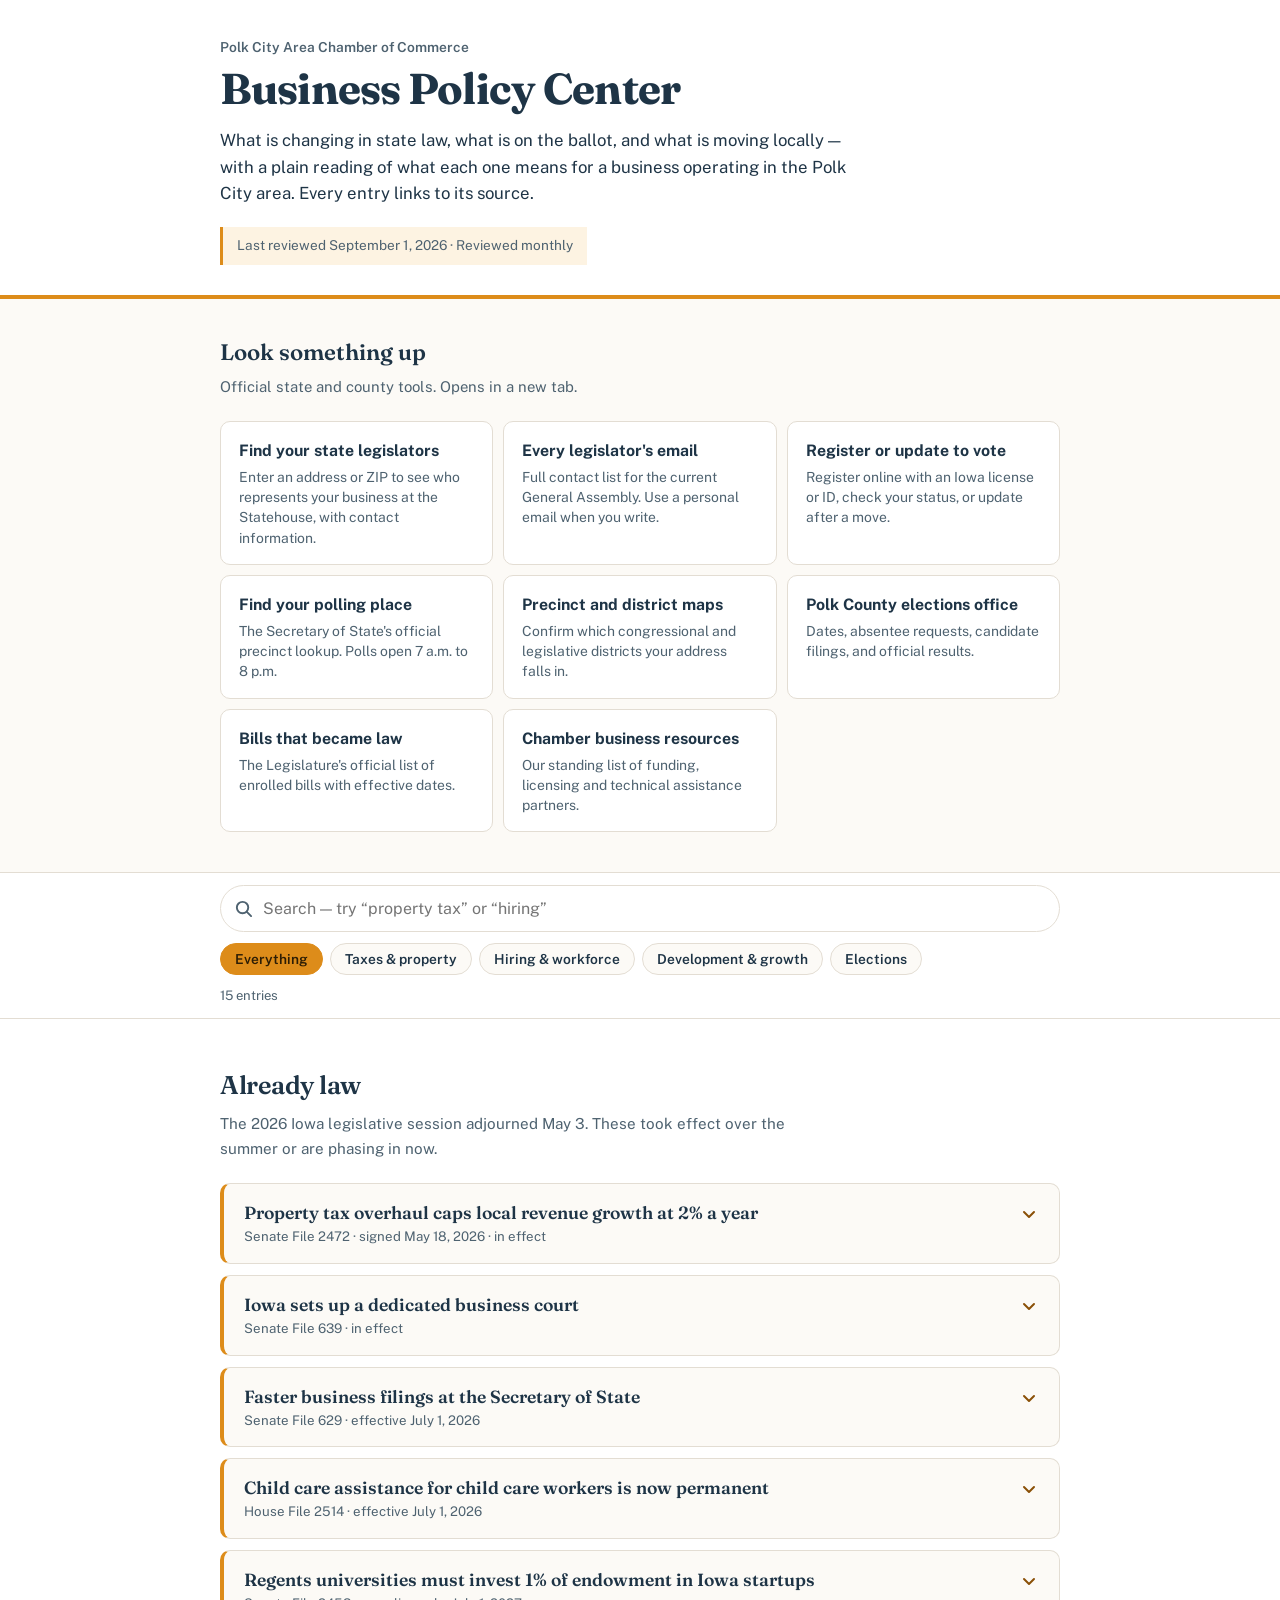
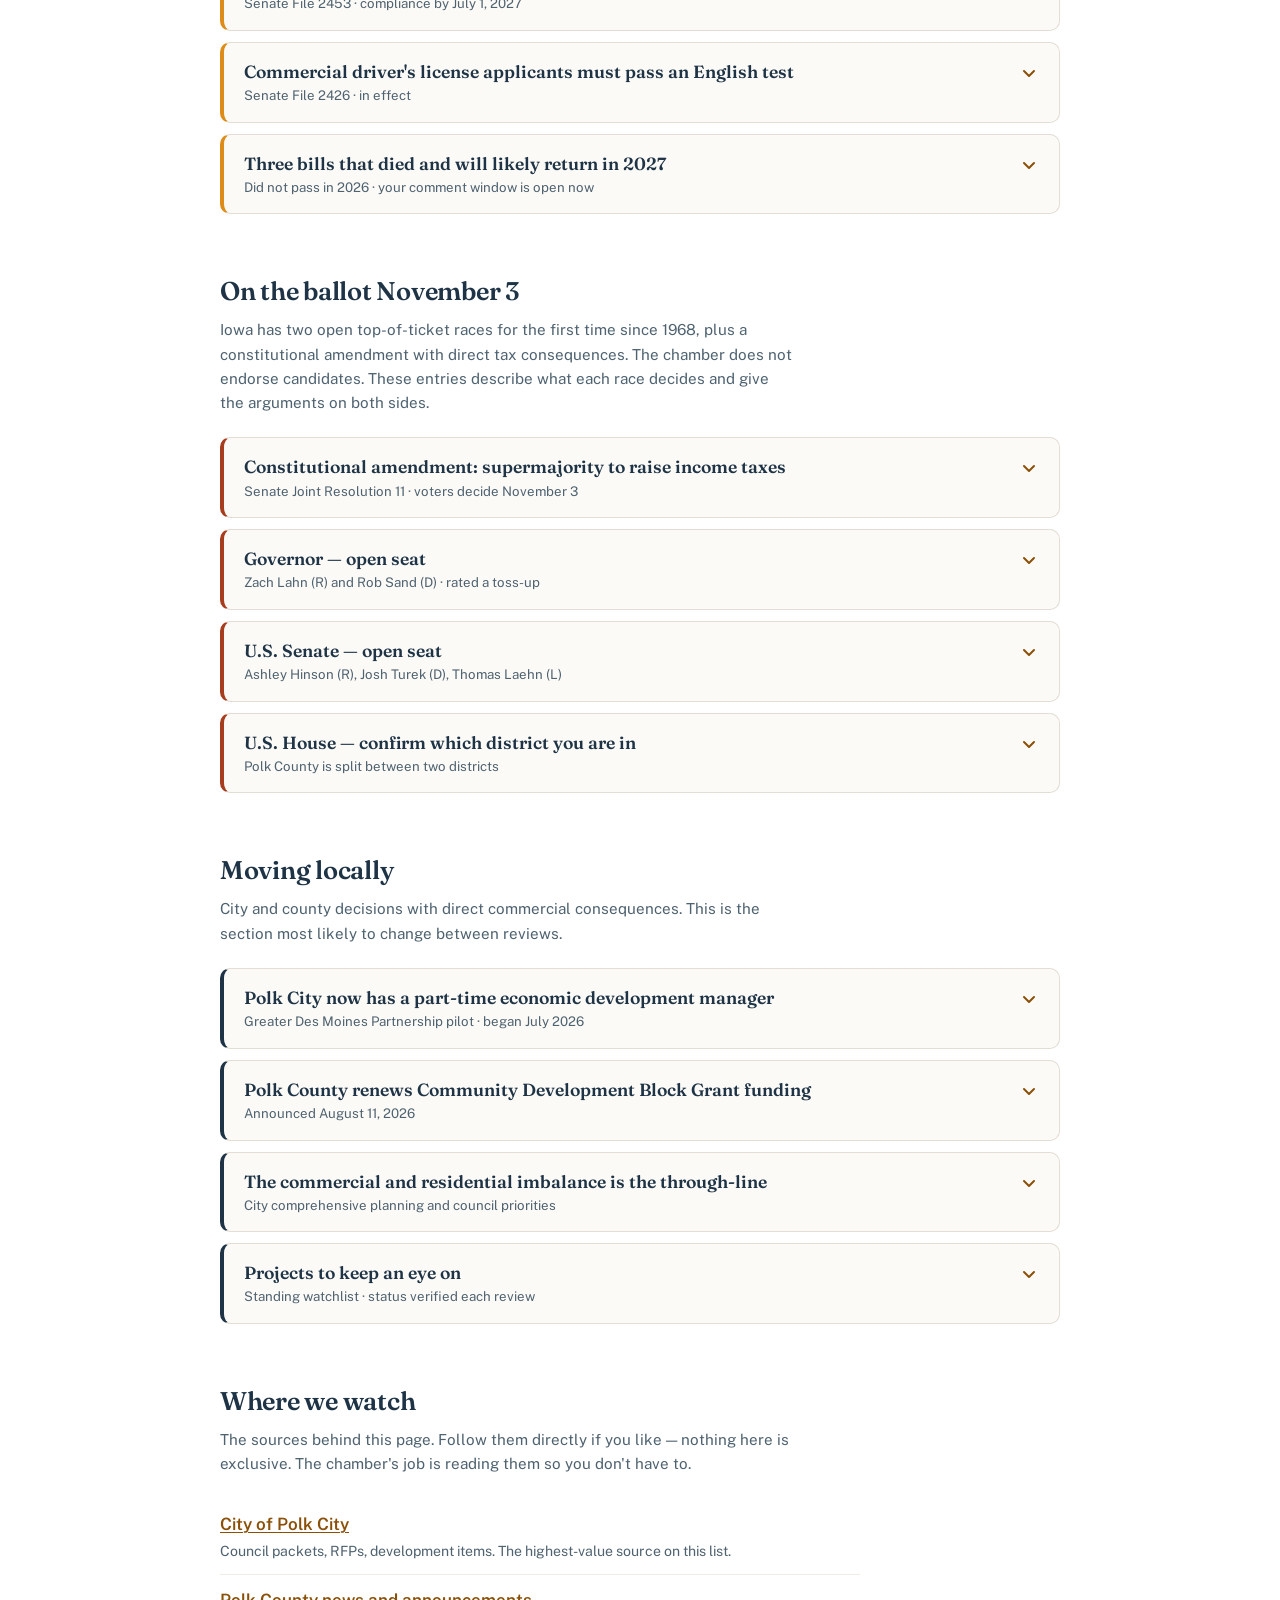
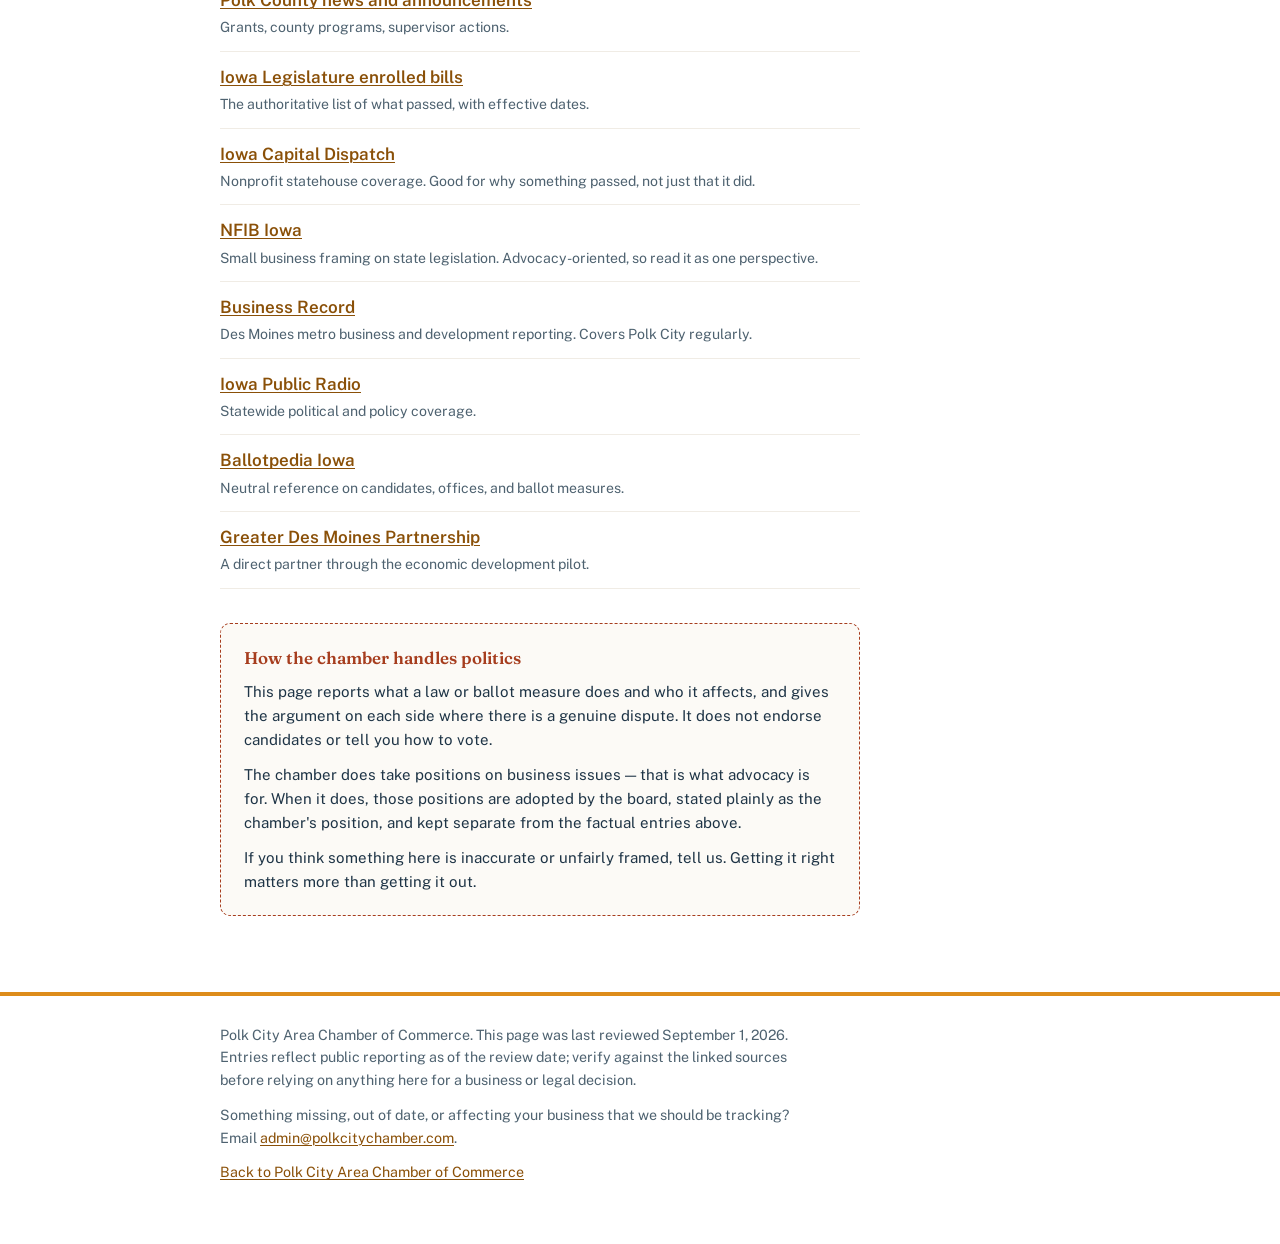
==== index.html @ 5fb90150 "Rename index (37).html to index.html" ====
<!DOCTYPE html>
<html lang="en">
<head>
<meta charset="utf-8">
<meta name="viewport" content="width=device-width, initial-scale=1">
<title>Business Policy Center — Polk City Area Chamber of Commerce</title>
<meta name="description" content="What is changing in state law, what is on the ballot, and what is moving locally — and what each one means for Polk City area businesses.">
<meta name="theme-color" content="#dd8c1a">

<meta property="og:type" content="website">
<meta property="og:title" content="Business Policy Center — Polk City Area Chamber of Commerce">
<meta property="og:description" content="What state law, the ballot, and local decisions mean for Polk City area businesses.">
<meta property="og:site_name" content="Polk City Area Chamber of Commerce">

<link rel="preconnect" href="https://fonts.googleapis.com">
<link rel="preconnect" href="https://fonts.gstatic.com" crossorigin>
<link href="https://fonts.googleapis.com/css2?family=Fraunces:opsz,wght@9..144,400;9..144,600;9..144,700&family=Public+Sans:ital,wght@0,400;0,500;0,600;0,700;1,400&display=swap" rel="stylesheet">
<link rel="stylesheet" href="styles.css">
</head>
<body>

<a class="skip" href="#main">Skip to content</a>

<header class="head">
  <div class="wrap">
    <p class="org" id="org"></p>
    <h1 id="page-title"></h1>
    <p class="intro" id="intro"></p>
    <p class="stamp" id="stamp"></p>
  </div>
</header>

<section class="tools-band">
  <div class="wrap">
    <h2 class="band-title">Look something up</h2>
    <p class="band-lede">Official state and county tools. Opens in a new tab.</p>
    <div class="tools" id="tools"></div>
  </div>
</section>

<div class="controls" id="controls">
  <div class="wrap controls-inner">
    <div class="search-field">
      <svg class="search-icon" viewBox="0 0 20 20" aria-hidden="true" focusable="false">
        <circle cx="9" cy="9" r="6" fill="none" stroke="currentColor" stroke-width="2"/>
        <line x1="13.5" y1="13.5" x2="18" y2="18" stroke="currentColor" stroke-width="2" stroke-linecap="round"/>
      </svg>
      <input type="search" id="search" placeholder="Search — try &ldquo;property tax&rdquo; or &ldquo;hiring&rdquo;" aria-label="Search entries">
      <button type="button" id="clear-search" class="clear" hidden aria-label="Clear search">Clear</button>
    </div>
    <div class="chips" id="chips" role="group" aria-label="Filter by topic"></div>
    <p class="count" id="count" role="status" aria-live="polite"></p>
  </div>
</div>

<main id="main">
  <div class="wrap">
    <div id="results"></div>

    <p class="no-results" id="no-results" hidden>
      Nothing matches that yet. Try a different word, or
      <button type="button" class="linkish" id="reset">clear the filters</button>.
    </p>

    <section class="sec" id="watch-sec">
      <h2 id="watch">Where we watch</h2>
      <p class="sec-lede">The sources behind this page. Follow them directly if you like — nothing here is exclusive. The chamber's job is reading them so you don't have to.</p>
      <ul class="watchlist" id="watchlist"></ul>

      <div class="note">
        <h3>How the chamber handles politics</h3>
        <p>This page reports what a law or ballot measure does and who it affects, and gives the argument on each side where there is a genuine dispute. It does not endorse candidates or tell you how to vote.</p>
        <p>The chamber does take positions on business issues — that is what advocacy is for. When it does, those positions are adopted by the board, stated plainly as the chamber's position, and kept separate from the factual entries above.</p>
        <p>If you think something here is inaccurate or unfairly framed, tell us. Getting it right matters more than getting it out.</p>
      </div>
    </section>
  </div>
</main>

<footer class="foot">
  <div class="wrap">
    <p id="foot-review"></p>
    <p id="foot-contact"></p>
    <p id="foot-home"></p>
  </div>
</footer>

<div class="toast" id="toast" role="status" aria-live="polite" hidden></div>

<script src="content.js"></script>
<script src="app.js"></script>
</body>
</html>
---- styles.css ----
/* ==========================================================================
   Polk City Area Chamber — Business Policy Center
   Brand accent lives in --brand. Change it once, it changes everywhere.
   ========================================================================== */

:root{
  --brand:#DD8C1A;
  --brand-deep:#8A5008;
  --brand-wash:#FDF3E2;
  --dusk:#1E3446;
  --dusk-soft:#4E6270;
  --paper:#FFFFFF;
  --paper-warm:#FCFAF6;
  --rule:#E3DDD3;
  --rule-soft:#F0ECE5;
  --alert:#A63D1E;
  --measure:64ch;
  --radius:10px;
}

*{ box-sizing:border-box; }

html{ scroll-behavior:smooth; -webkit-text-size-adjust:100%; }
@media (prefers-reduced-motion:reduce){ html{ scroll-behavior:auto; } }

body{
  margin:0;
  background:var(--paper);
  color:var(--dusk);
  font-family:"Public Sans",system-ui,-apple-system,"Segoe UI",sans-serif;
  font-size:17px;
  line-height:1.6;
}

a{ color:var(--brand-deep); text-underline-offset:2px; text-decoration-thickness:1px; }
a:hover{ color:var(--dusk); }
:focus-visible{ outline:3px solid var(--brand); outline-offset:2px; border-radius:3px; }

.wrap{ max-width:880px; margin:0 auto; padding:0 20px; }

.skip{
  position:absolute; left:-9999px;
  background:var(--dusk); color:#fff;
  padding:12px 18px; z-index:100;
}
.skip:focus{ left:12px; top:12px; }

/* ---------- Header ---------- */

.head{ padding:36px 0 30px; border-bottom:4px solid var(--brand); }

.org{
  margin:0 0 8px;
  font-size:0.86rem;
  font-weight:600;
  color:var(--dusk-soft);
}

.head h1{
  font-family:"Fraunces",Georgia,serif;
  font-weight:700;
  font-size:clamp(1.85rem,6vw,2.7rem);
  line-height:1.08;
  letter-spacing:-0.02em;
  margin:0 0 14px;
  max-width:16ch;
}

.intro{ max-width:var(--measure); font-size:1.05rem; margin:0 0 20px; }

.stamp{
  display:inline-block;
  margin:0;
  font-size:0.85rem;
  color:var(--dusk-soft);
  background:var(--brand-wash);
  border-left:3px solid var(--brand);
  padding:8px 14px;
}

/* ---------- Tools band ---------- */

.tools-band{ background:var(--paper-warm); border-bottom:1px solid var(--rule); padding:36px 0 40px; }

.band-title{
  font-family:"Fraunces",Georgia,serif;
  font-weight:600;
  font-size:1.4rem;
  margin:0 0 4px;
}
.band-lede{ margin:0 0 22px; font-size:0.93rem; color:var(--dusk-soft); }

.tools{ display:grid; grid-template-columns:1fr; gap:10px; }
@media (min-width:620px){ .tools{ grid-template-columns:1fr 1fr; } }
@media (min-width:900px){ .tools{ grid-template-columns:1fr 1fr 1fr; } }

a.tool{
  display:block;
  background:var(--paper);
  border:1px solid var(--rule);
  border-radius:var(--radius);
  padding:16px 18px;
  text-decoration:none;
  color:var(--dusk);
}
a.tool:hover{ border-color:var(--brand); background:var(--brand-wash); }
a.tool b{ display:block; font-weight:700; font-size:0.99rem; margin-bottom:4px; }
a.tool span{ display:block; font-size:0.87rem; color:var(--dusk-soft); line-height:1.45; }

/* ---------- Sticky controls ---------- */

.controls{
  position:sticky; top:0; z-index:30;
  background:rgba(255,255,255,0.97);
  backdrop-filter:saturate(180%) blur(8px);
  border-bottom:1px solid var(--rule);
}

.controls-inner{ padding-top:12px; padding-bottom:12px; }

.search-field{ position:relative; display:flex; align-items:center; }

.search-icon{
  position:absolute; left:14px;
  width:19px; height:19px;
  color:var(--dusk-soft);
  pointer-events:none;
}

#search{
  width:100%;
  font-family:inherit;
  font-size:1rem;
  color:var(--dusk);
  padding:13px 78px 13px 42px;
  border:1px solid var(--rule);
  border-radius:999px;
  background:var(--paper);
  -webkit-appearance:none;
}
#search::-webkit-search-cancel-button{ display:none; }
#search:focus{ border-color:var(--brand); outline:none; box-shadow:0 0 0 3px var(--brand-wash); }

button.clear{
  position:absolute; right:8px;
  font-family:inherit; font-size:0.83rem; font-weight:600;
  color:var(--brand-deep);
  background:transparent; border:0;
  padding:8px 12px; cursor:pointer;
}
button.clear:hover{ color:var(--dusk); }

.chips{ display:flex; flex-wrap:wrap; gap:7px; margin-top:11px; }

button.chip{
  font-family:inherit; font-size:0.86rem; font-weight:600;
  color:var(--dusk);
  background:var(--paper-warm);
  border:1px solid var(--rule);
  padding:7px 14px;
  border-radius:999px;
  cursor:pointer;
}
button.chip:hover{ border-color:var(--brand); background:var(--brand-wash); }
button.chip[aria-pressed="true"]{ background:var(--brand); border-color:var(--brand); color:#2C1D05; }

.count{ margin:10px 0 0; font-size:0.82rem; color:var(--dusk-soft); }

/* ---------- Sections ---------- */

main{ padding-bottom:20px; }

.sec{ padding-top:46px; }
.sec[hidden]{ display:none; }

.sec > h2{
  font-family:"Fraunces",Georgia,serif;
  font-weight:600;
  font-size:1.6rem;
  letter-spacing:-0.01em;
  margin:0 0 6px;
  scroll-margin-top:130px;
}

.sec-lede{ max-width:var(--measure); color:var(--dusk-soft); font-size:0.95rem; margin:0 0 22px; }

/* ---------- Entries ---------- */

details.entry{
  background:var(--paper-warm);
  border:1px solid var(--rule);
  border-left:4px solid var(--brand);
  border-radius:var(--radius);
  margin-bottom:11px;
  scroll-margin-top:140px;
}
details.entry[data-group="ballot"]{ border-left-color:var(--alert); }
details.entry[data-group="local"]{ border-left-color:var(--dusk); }
details.entry[hidden]{ display:none; }
details.entry.hit{ box-shadow:0 0 0 3px var(--brand-wash); }

details.entry > summary{
  cursor:pointer;
  padding:17px 20px;
  list-style:none;
  display:flex; gap:14px;
  align-items:flex-start; justify-content:space-between;
}
details.entry > summary::-webkit-details-marker{ display:none; }
details.entry > summary:hover .title{ color:var(--brand-deep); }

.title{
  font-family:"Fraunces",Georgia,serif;
  font-weight:600;
  font-size:1.1rem;
  line-height:1.32;
}

.meta{
  display:block;
  font-family:"Public Sans",sans-serif;
  font-weight:400;
  font-size:0.83rem;
  color:var(--dusk-soft);
  margin-top:4px;
}

.chev{
  flex:none; width:20px; height:20px;
  margin-top:3px;
  color:var(--brand-deep);
  transition:transform .18s ease;
}
details.entry[open] .chev{ transform:rotate(180deg); }
@media (prefers-reduced-motion:reduce){ .chev{ transition:none; } }

.body{ padding:0 20px 20px; }
.body > *:first-child{ margin-top:0; }
.body p{ max-width:var(--measure); margin:0 0 13px; }
.body ul{ max-width:var(--measure); margin:0 0 15px; padding-left:1.15em; }
.body li{ margin-bottom:7px; }

.matters{
  margin:16px 0 0;
  padding:16px 19px;
  background:var(--brand-wash);
  border-left:3px solid var(--brand);
  border-radius:0 var(--radius) var(--radius) 0;
}
.matters h4{
  font-family:"Fraunces",Georgia,serif;
  font-size:0.99rem; font-weight:600;
  margin:0 0 8px;
}
.matters p{ margin:0 0 11px; }
.matters p:last-child{ margin-bottom:0; }

.sources{ margin:17px 0 0; padding-top:14px; border-top:1px solid var(--rule-soft); }
.sources h4{ font-size:0.82rem; font-weight:700; color:var(--dusk-soft); margin:0 0 8px; }
.sources ul{ list-style:none; padding:0; margin:0; max-width:var(--measure); }
.sources li{ margin-bottom:7px; font-size:0.92rem; }
.pub{ color:var(--dusk-soft); font-size:0.84rem; }

.entry-actions{ margin-top:15px; }

button.share{
  font-family:inherit; font-size:0.82rem; font-weight:600;
  color:var(--brand-deep);
  background:var(--paper);
  border:1px solid var(--rule);
  border-radius:999px;
  padding:7px 15px;
  cursor:pointer;
}
button.share:hover{ border-color:var(--brand); background:var(--brand-wash); }

/* ---------- Watchlist, note, footer ---------- */

.watchlist{ list-style:none; padding:0; margin:0; max-width:var(--measure); }
.watchlist li{ padding:12px 0; border-bottom:1px solid var(--rule-soft); }
.watchlist a{ font-weight:600; }
.watchlist span{ display:block; font-size:0.88rem; color:var(--dusk-soft); margin-top:2px; }

.note{
  margin:34px 0 0;
  padding:20px 23px;
  background:var(--paper-warm);
  border:1px dashed var(--alert);
  border-radius:var(--radius);
  max-width:var(--measure);
}
.note h3{
  font-family:"Fraunces",Georgia,serif;
  font-size:1.06rem; font-weight:600;
  color:var(--alert);
  margin:0 0 9px;
}
.note p{ margin:0 0 11px; font-size:0.94rem; }
.note p:last-child{ margin-bottom:0; }

.no-results{ padding:34px 0; color:var(--dusk-soft); max-width:var(--measure); }
.no-results[hidden]{ display:none; }

button.linkish{
  font:inherit; color:var(--brand-deep);
  background:none; border:0; padding:0;
  text-decoration:underline; cursor:pointer;
}

.foot{ margin-top:56px; padding:28px 0 60px; border-top:4px solid var(--brand); }
.foot p{ max-width:var(--measure); font-size:0.89rem; color:var(--dusk-soft); margin:0 0 12px; }
.foot p:last-child{ margin-bottom:0; }

/* ---------- Toast ---------- */

.toast{
  position:fixed; left:50%; bottom:26px;
  transform:translateX(-50%);
  background:var(--dusk); color:#fff;
  font-size:0.9rem; font-weight:600;
  padding:11px 20px;
  border-radius:999px;
  z-index:80;
  box-shadow:0 6px 20px rgba(30,52,70,.25);
}
.toast[hidden]{ display:none; }

@media print{
  .controls, .tools-band, .skip, .entry-actions, .toast{ display:none !important; }
  details.entry{ break-inside:avoid; }
  details.entry .body{ display:block !important; }
}
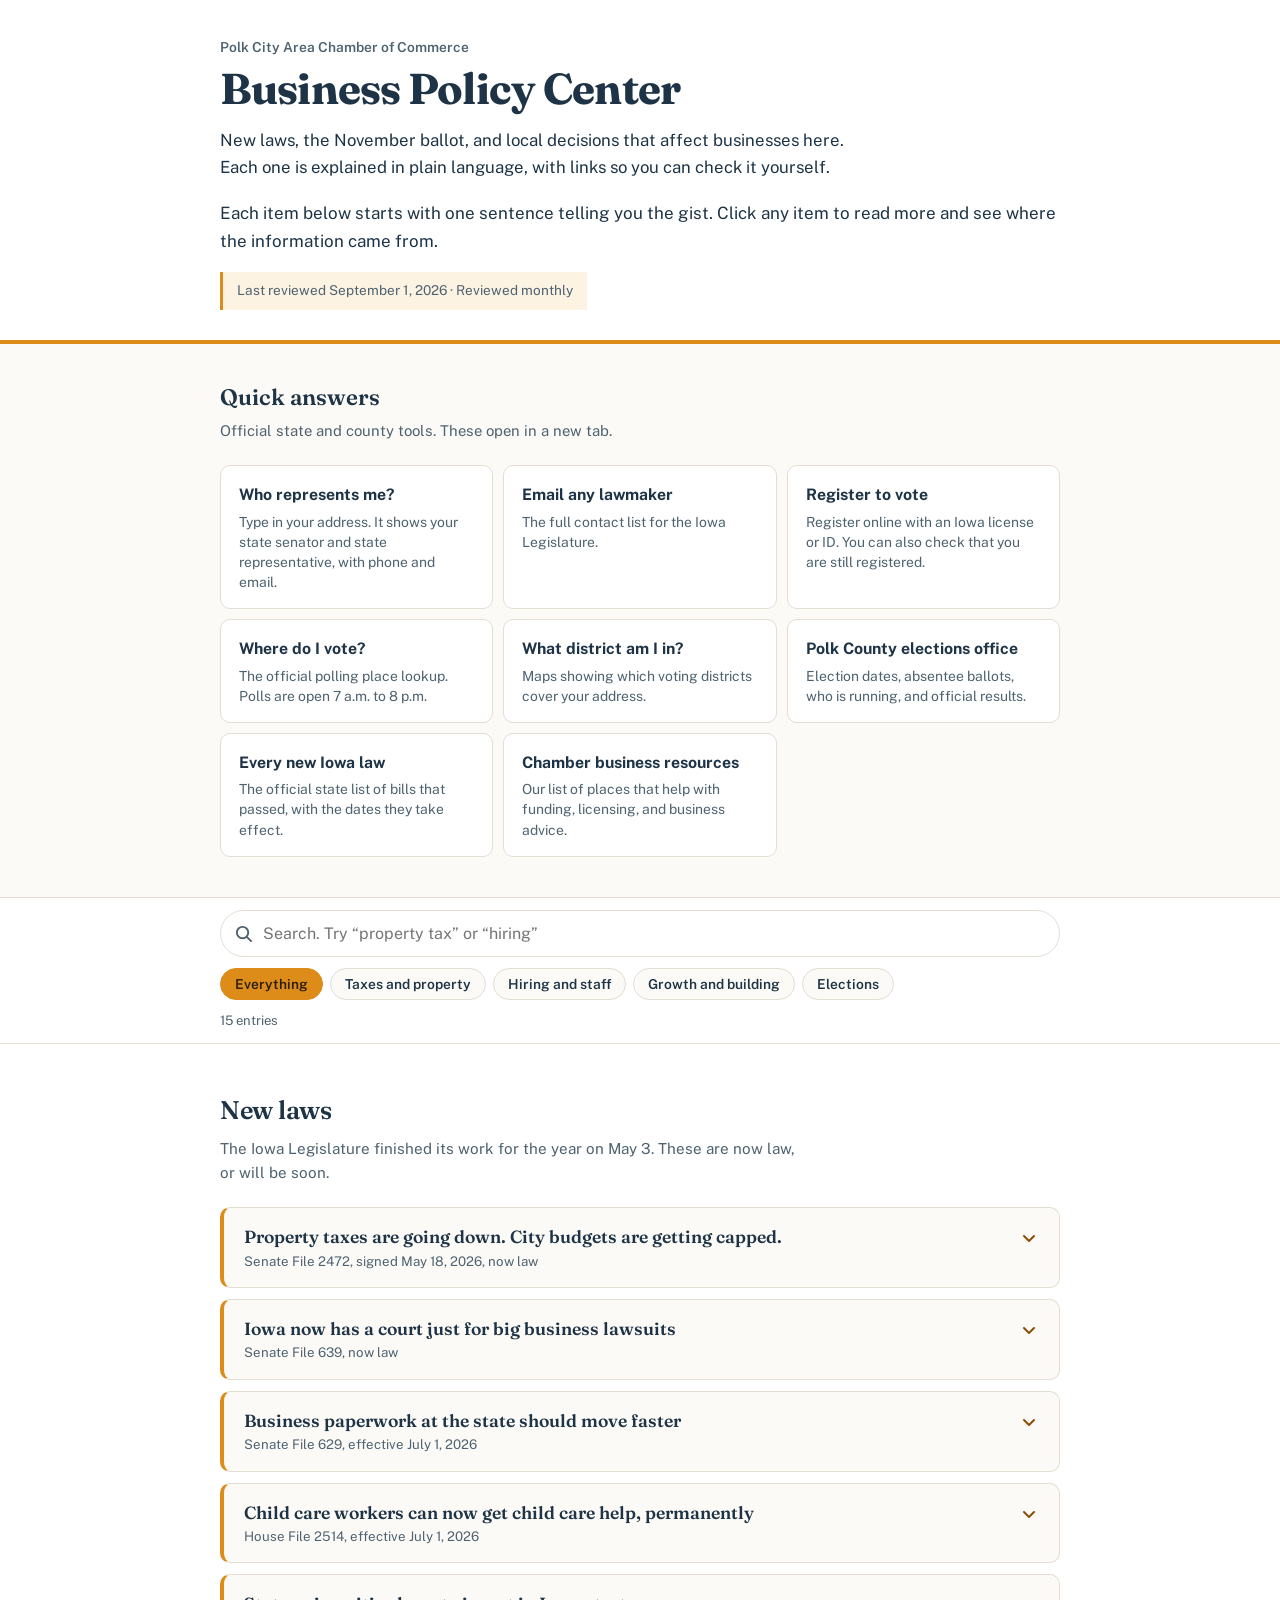
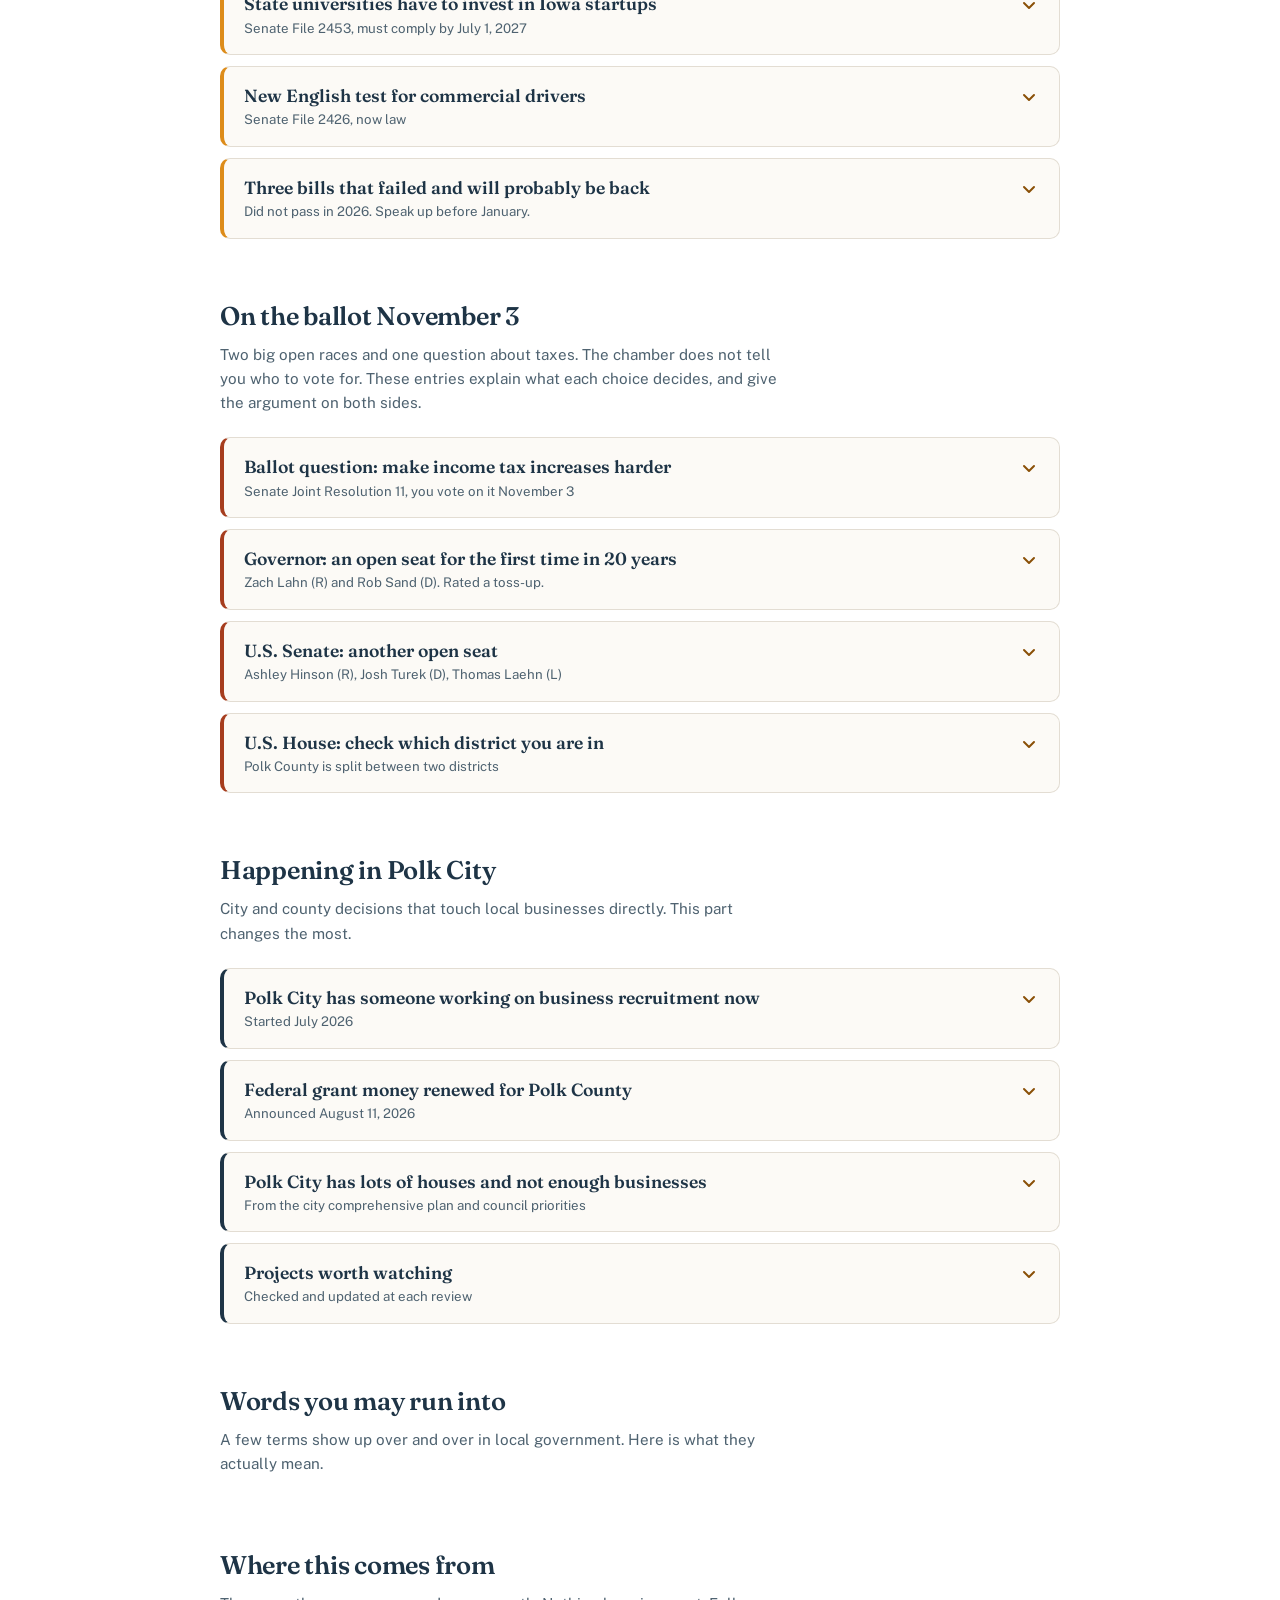
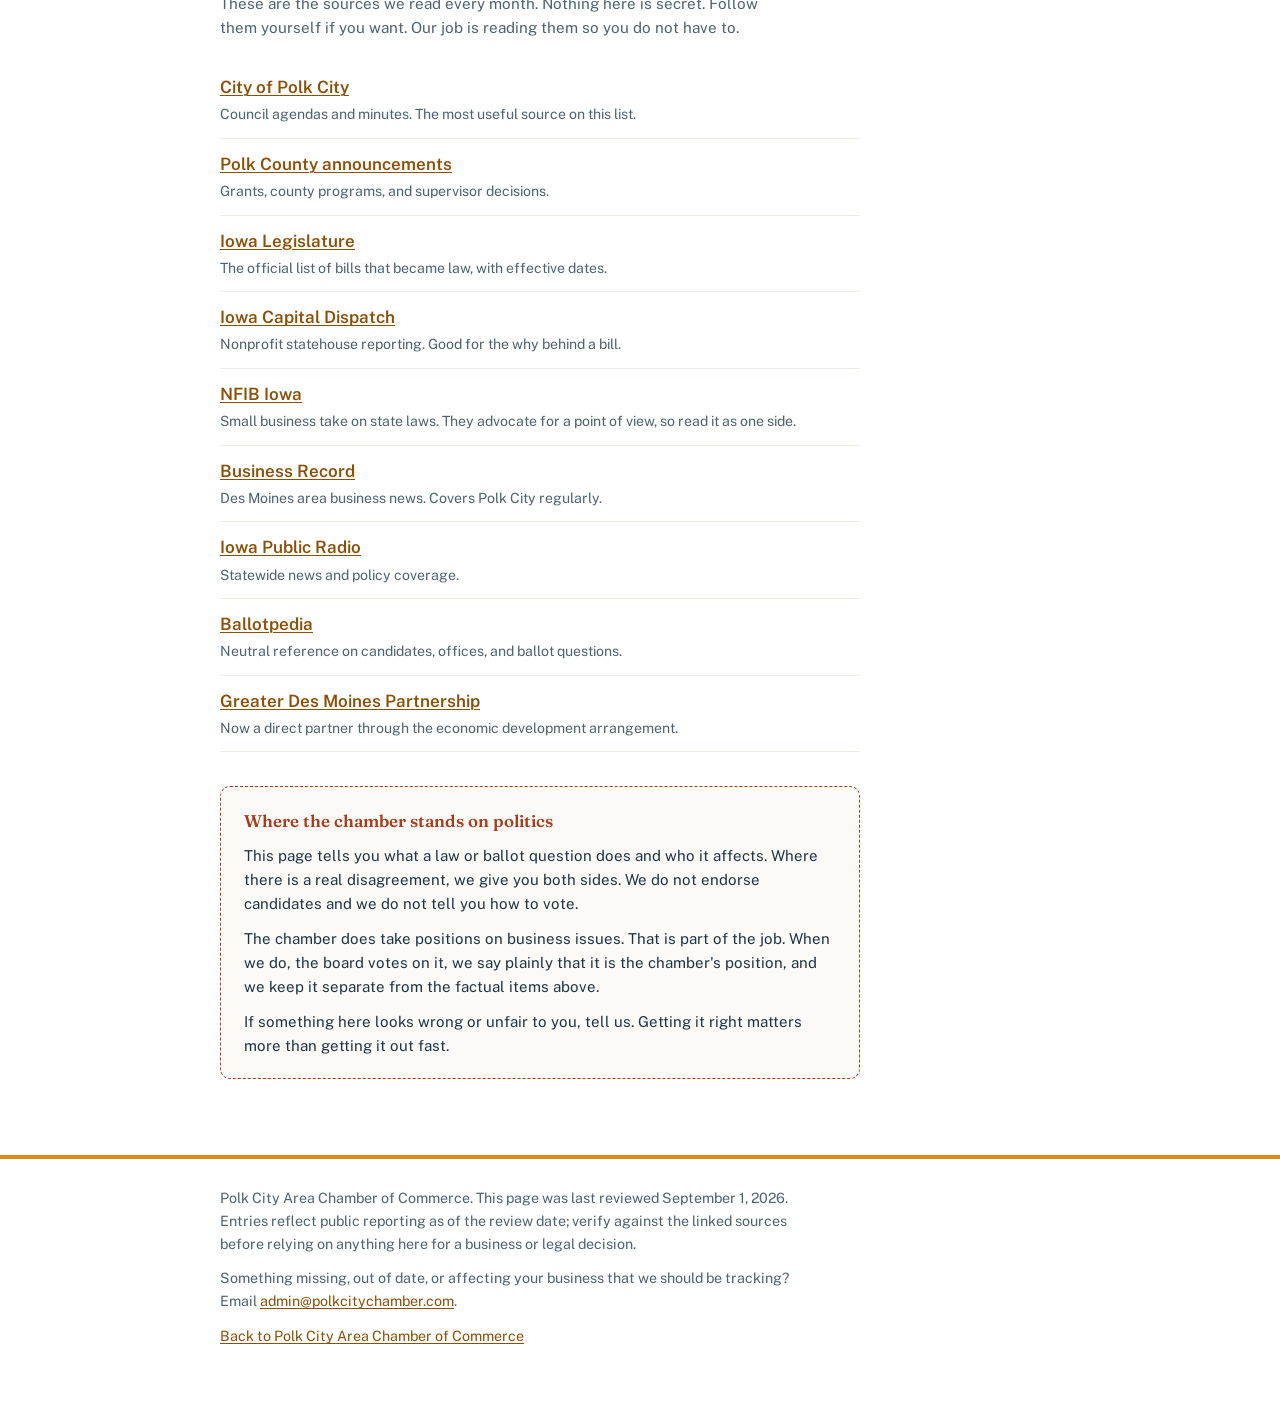
==== commit 057d45ac: "Update title and description in index.html" ====
--- a/index.html
+++ b/index.html
@@ -3,13 +3,13 @@
 <head>
 <meta charset="utf-8">
 <meta name="viewport" content="width=device-width, initial-scale=1">
-<title>Business Policy Center — Polk City Area Chamber of Commerce</title>
-<meta name="description" content="What is changing in state law, what is on the ballot, and what is moving locally — and what each one means for Polk City area businesses.">
+<title>Business Policy Center | Polk City Area Chamber of Commerce</title>
+<meta name="description" content="New laws, the November ballot, and local decisions, explained in plain language for Polk City area businesses.">
 <meta name="theme-color" content="#dd8c1a">
 
 <meta property="og:type" content="website">
-<meta property="og:title" content="Business Policy Center — Polk City Area Chamber of Commerce">
-<meta property="og:description" content="What state law, the ballot, and local decisions mean for Polk City area businesses.">
+<meta property="og:title" content="Business Policy Center | Polk City Area Chamber of Commerce">
+<meta property="og:description" content="New laws, the November ballot, and local decisions, explained in plain language for Polk City area businesses.">
 <meta property="og:site_name" content="Polk City Area Chamber of Commerce">
 
 <link rel="preconnect" href="https://fonts.googleapis.com">
@@ -26,14 +26,15 @@
     <p class="org" id="org"></p>
     <h1 id="page-title"></h1>
     <p class="intro" id="intro"></p>
+    <p class="howto">Each item below starts with one sentence telling you the gist. Click any item to read more and see where the information came from.</p>
     <p class="stamp" id="stamp"></p>
   </div>
 </header>
 
 <section class="tools-band">
   <div class="wrap">
-    <h2 class="band-title">Look something up</h2>
-    <p class="band-lede">Official state and county tools. Opens in a new tab.</p>
+    <h2 class="band-title">Quick answers</h2>
+    <p class="band-lede">Official state and county tools. These open in a new tab.</p>
     <div class="tools" id="tools"></div>
   </div>
 </section>
@@ -45,7 +46,7 @@
         <circle cx="9" cy="9" r="6" fill="none" stroke="currentColor" stroke-width="2"/>
         <line x1="13.5" y1="13.5" x2="18" y2="18" stroke="currentColor" stroke-width="2" stroke-linecap="round"/>
       </svg>
-      <input type="search" id="search" placeholder="Search — try &ldquo;property tax&rdquo; or &ldquo;hiring&rdquo;" aria-label="Search entries">
+      <input type="search" id="search" placeholder="Search. Try &ldquo;property tax&rdquo; or &ldquo;hiring&rdquo;" aria-label="Search entries">
       <button type="button" id="clear-search" class="clear" hidden aria-label="Clear search">Clear</button>
     </div>
     <div class="chips" id="chips" role="group" aria-label="Filter by topic"></div>
@@ -58,20 +59,26 @@
     <div id="results"></div>
 
     <p class="no-results" id="no-results" hidden>
-      Nothing matches that yet. Try a different word, or
-      <button type="button" class="linkish" id="reset">clear the filters</button>.
+      Nothing matches that. Try a different word, or
+      <button type="button" class="linkish" id="reset">start over</button>.
     </p>
 
+    <section class="sec" id="glossary-sec">
+      <h2 id="terms">Words you may run into</h2>
+      <p class="sec-lede">A few terms show up over and over in local government. Here is what they actually mean.</p>
+      <dl class="glossary" id="glossary"></dl>
+    </section>
+
     <section class="sec" id="watch-sec">
-      <h2 id="watch">Where we watch</h2>
-      <p class="sec-lede">The sources behind this page. Follow them directly if you like — nothing here is exclusive. The chamber's job is reading them so you don't have to.</p>
+      <h2 id="watch">Where this comes from</h2>
+      <p class="sec-lede">These are the sources we read every month. Nothing here is secret. Follow them yourself if you want. Our job is reading them so you do not have to.</p>
       <ul class="watchlist" id="watchlist"></ul>
 
       <div class="note">
-        <h3>How the chamber handles politics</h3>
-        <p>This page reports what a law or ballot measure does and who it affects, and gives the argument on each side where there is a genuine dispute. It does not endorse candidates or tell you how to vote.</p>
-        <p>The chamber does take positions on business issues — that is what advocacy is for. When it does, those positions are adopted by the board, stated plainly as the chamber's position, and kept separate from the factual entries above.</p>
-        <p>If you think something here is inaccurate or unfairly framed, tell us. Getting it right matters more than getting it out.</p>
+        <h3>Where the chamber stands on politics</h3>
+        <p>This page tells you what a law or ballot question does and who it affects. Where there is a real disagreement, we give you both sides. We do not endorse candidates and we do not tell you how to vote.</p>
+        <p>The chamber does take positions on business issues. That is part of the job. When we do, the board votes on it, we say plainly that it is the chamber's position, and we keep it separate from the factual items above.</p>
+        <p>If something here looks wrong or unfair to you, tell us. Getting it right matters more than getting it out fast.</p>
       </div>
     </section>
   </div>
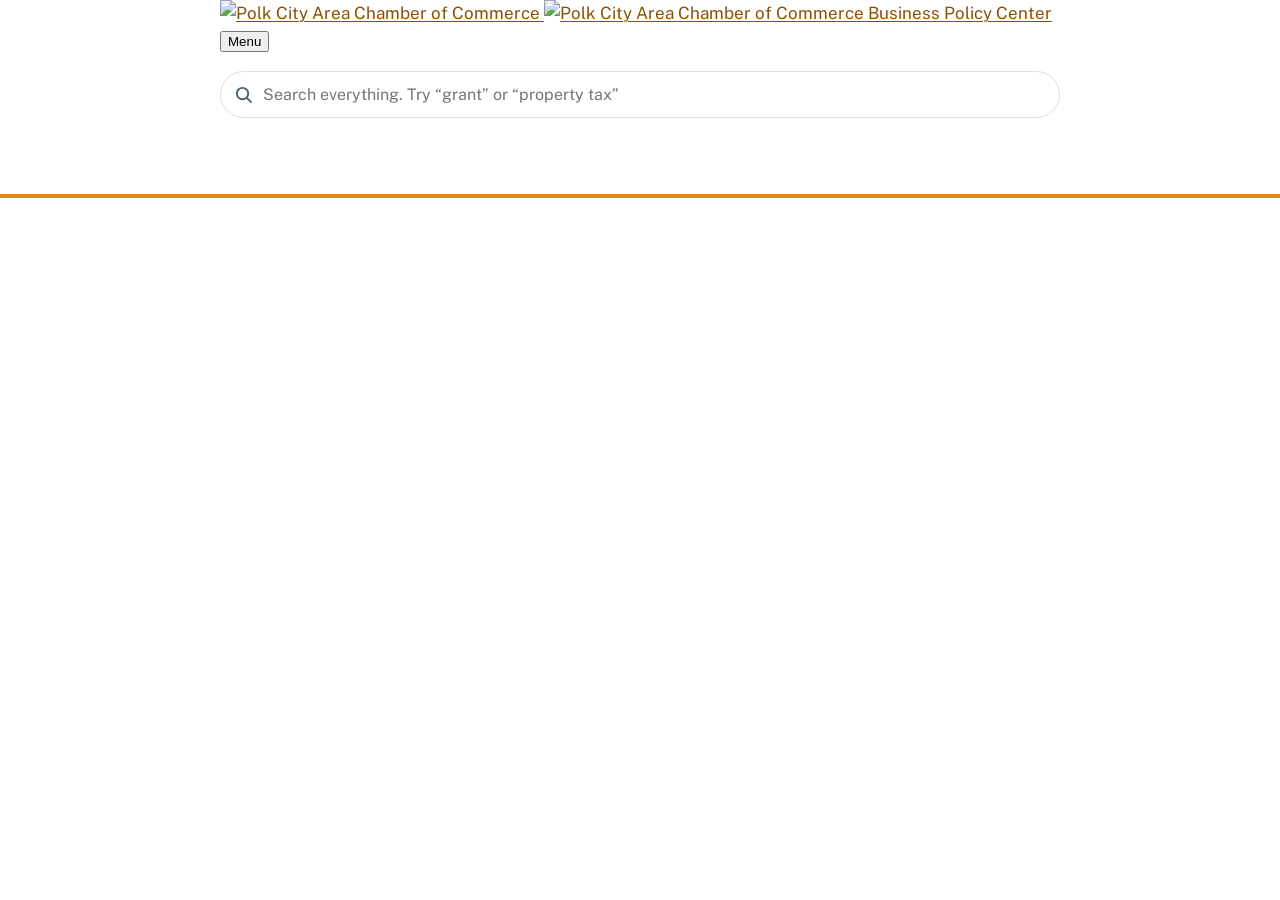
==== commit 34e4f0b4: "Enhance index.html with updated meta and header Updated meta tags for description and theme color, m" ====
--- a/index.html
+++ b/index.html
@@ -4,13 +4,16 @@
 <meta charset="utf-8">
 <meta name="viewport" content="width=device-width, initial-scale=1">
 <title>Business Policy Center | Polk City Area Chamber of Commerce</title>
-<meta name="description" content="New laws, the November ballot, and local decisions, explained in plain language for Polk City area businesses.">
-<meta name="theme-color" content="#dd8c1a">
+<meta name="description" content="New laws, the November ballot, grants, and local decisions, explained in plain language for Polk City area businesses.">
+<meta name="theme-color" content="#002734">
 
 <meta property="og:type" content="website">
 <meta property="og:title" content="Business Policy Center | Polk City Area Chamber of Commerce">
-<meta property="og:description" content="New laws, the November ballot, and local decisions, explained in plain language for Polk City area businesses.">
+<meta property="og:description" content="New laws, the November ballot, grants, and local decisions, explained in plain language for Polk City area businesses.">
 <meta property="og:site_name" content="Polk City Area Chamber of Commerce">
+
+<link rel="icon" href="assets/logo-mark.svg" type="image/svg+xml">
+<link rel="apple-touch-icon" href="assets/logo-mark.svg">
 
 <link rel="preconnect" href="https://fonts.googleapis.com">
 <link rel="preconnect" href="https://fonts.gstatic.com" crossorigin>
@@ -21,74 +24,47 @@
 
 <a class="skip" href="#main">Skip to content</a>
 
-<header class="head">
-  <div class="wrap">
-    <p class="org" id="org"></p>
-    <h1 id="page-title"></h1>
-    <p class="intro" id="intro"></p>
-    <p class="howto">Each item below starts with one sentence telling you the gist. Click any item to read more and see where the information came from.</p>
-    <p class="stamp" id="stamp"></p>
+<header class="bar">
+  <div class="wrap bar-inner">
+    <a class="brand" href="#/" aria-label="Business Policy Center, home">
+      <img src="assets/logo-horizontal.svg" alt="Polk City Area Chamber of Commerce" class="brand-full">
+      <img src="assets/logo-mark.svg" alt="Polk City Area Chamber of Commerce" class="brand-mark">
+      <span class="brand-sub">Business Policy Center</span>
+    </a>
+    <button class="menu-btn" id="menu-btn" type="button" aria-expanded="false" aria-controls="sections">Menu</button>
   </div>
+  <nav class="sections" id="sections" aria-label="Sections">
+    <div class="wrap">
+      <ul id="section-nav"></ul>
+    </div>
+  </nav>
 </header>
 
-<section class="tools-band">
+<div class="searchbar">
   <div class="wrap">
-    <h2 class="band-title">Quick answers</h2>
-    <p class="band-lede">Official state and county tools. These open in a new tab.</p>
-    <div class="tools" id="tools"></div>
-  </div>
-</section>
-
-<div class="controls" id="controls">
-  <div class="wrap controls-inner">
     <div class="search-field">
       <svg class="search-icon" viewBox="0 0 20 20" aria-hidden="true" focusable="false">
         <circle cx="9" cy="9" r="6" fill="none" stroke="currentColor" stroke-width="2"/>
         <line x1="13.5" y1="13.5" x2="18" y2="18" stroke="currentColor" stroke-width="2" stroke-linecap="round"/>
       </svg>
-      <input type="search" id="search" placeholder="Search. Try &ldquo;property tax&rdquo; or &ldquo;hiring&rdquo;" aria-label="Search entries">
-      <button type="button" id="clear-search" class="clear" hidden aria-label="Clear search">Clear</button>
+      <input type="search" id="search" placeholder="Search everything. Try &ldquo;grant&rdquo; or &ldquo;property tax&rdquo;" aria-label="Search all entries">
+      <button type="button" id="clear-search" class="clear" hidden>Clear</button>
     </div>
-    <div class="chips" id="chips" role="group" aria-label="Filter by topic"></div>
-    <p class="count" id="count" role="status" aria-live="polite"></p>
   </div>
 </div>
 
 <main id="main">
-  <div class="wrap">
-    <div id="results"></div>
-
-    <p class="no-results" id="no-results" hidden>
-      Nothing matches that. Try a different word, or
-      <button type="button" class="linkish" id="reset">start over</button>.
-    </p>
-
-    <section class="sec" id="glossary-sec">
-      <h2 id="terms">Words you may run into</h2>
-      <p class="sec-lede">A few terms show up over and over in local government. Here is what they actually mean.</p>
-      <dl class="glossary" id="glossary"></dl>
-    </section>
-
-    <section class="sec" id="watch-sec">
-      <h2 id="watch">Where this comes from</h2>
-      <p class="sec-lede">These are the sources we read every month. Nothing here is secret. Follow them yourself if you want. Our job is reading them so you do not have to.</p>
-      <ul class="watchlist" id="watchlist"></ul>
-
-      <div class="note">
-        <h3>Where the chamber stands on politics</h3>
-        <p>This page tells you what a law or ballot question does and who it affects. Where there is a real disagreement, we give you both sides. We do not endorse candidates and we do not tell you how to vote.</p>
-        <p>The chamber does take positions on business issues. That is part of the job. When we do, the board votes on it, we say plainly that it is the chamber's position, and we keep it separate from the factual items above.</p>
-        <p>If something here looks wrong or unfair to you, tell us. Getting it right matters more than getting it out fast.</p>
-      </div>
-    </section>
-  </div>
+  <div class="wrap" id="view"></div>
 </main>
 
 <footer class="foot">
   <div class="wrap">
-    <p id="foot-review"></p>
-    <p id="foot-contact"></p>
-    <p id="foot-home"></p>
+    <img src="assets/logo-stacked.svg" alt="" class="foot-logo" aria-hidden="true">
+    <div class="foot-text">
+      <p id="foot-review"></p>
+      <p id="foot-contact"></p>
+      <p id="foot-home"></p>
+    </div>
   </div>
 </footer>
 
--- a/styles.css
+++ b/styles.css
@@ -1,5 +1,5 @@
 /* ==========================================================================
-   Polk City Area Chamber — Business Policy Center
+   Polk City Area Chamber, Business Policy Center
    Brand accent lives in --brand. Change it once, it changes everywhere.
    ========================================================================== */
 
@@ -66,7 +66,14 @@
   max-width:16ch;
 }
 
-.intro{ max-width:var(--measure); font-size:1.05rem; margin:0 0 20px; }
+.intro{ max-width:var(--measure); font-size:1.05rem; margin:0 0 14px; }
+
+.howto{
+  max-width:var(--measure);
+  font-size:0.93rem;
+  color:var(--dusk-soft);
+  margin:0 0 20px;
+}
 
 .stamp{
   display:inline-block;
@@ -225,6 +232,17 @@
   margin-top:4px;
 }
 
+.plain{
+  display:block;
+  font-family:"Public Sans",sans-serif;
+  font-weight:400;
+  font-size:0.95rem;
+  line-height:1.5;
+  color:var(--dusk);
+  margin-top:9px;
+  max-width:56ch;
+}
+
 .chev{
   flex:none; width:20px; height:20px;
   margin-top:3px;
@@ -275,6 +293,16 @@
 button.share:hover{ border-color:var(--brand); background:var(--brand-wash); }
 
 /* ---------- Watchlist, note, footer ---------- */
+
+.glossary{ margin:0; padding:0; max-width:var(--measure); }
+.glossary .term{ padding:14px 0; border-bottom:1px solid var(--rule-soft); }
+.glossary dt{
+  font-family:"Fraunces",Georgia,serif;
+  font-weight:600;
+  font-size:1.03rem;
+  margin:0 0 4px;
+}
+.glossary dd{ margin:0; font-size:0.94rem; color:var(--dusk-soft); }
 
 .watchlist{ list-style:none; padding:0; margin:0; max-width:var(--measure); }
 .watchlist li{ padding:12px 0; border-bottom:1px solid var(--rule-soft); }
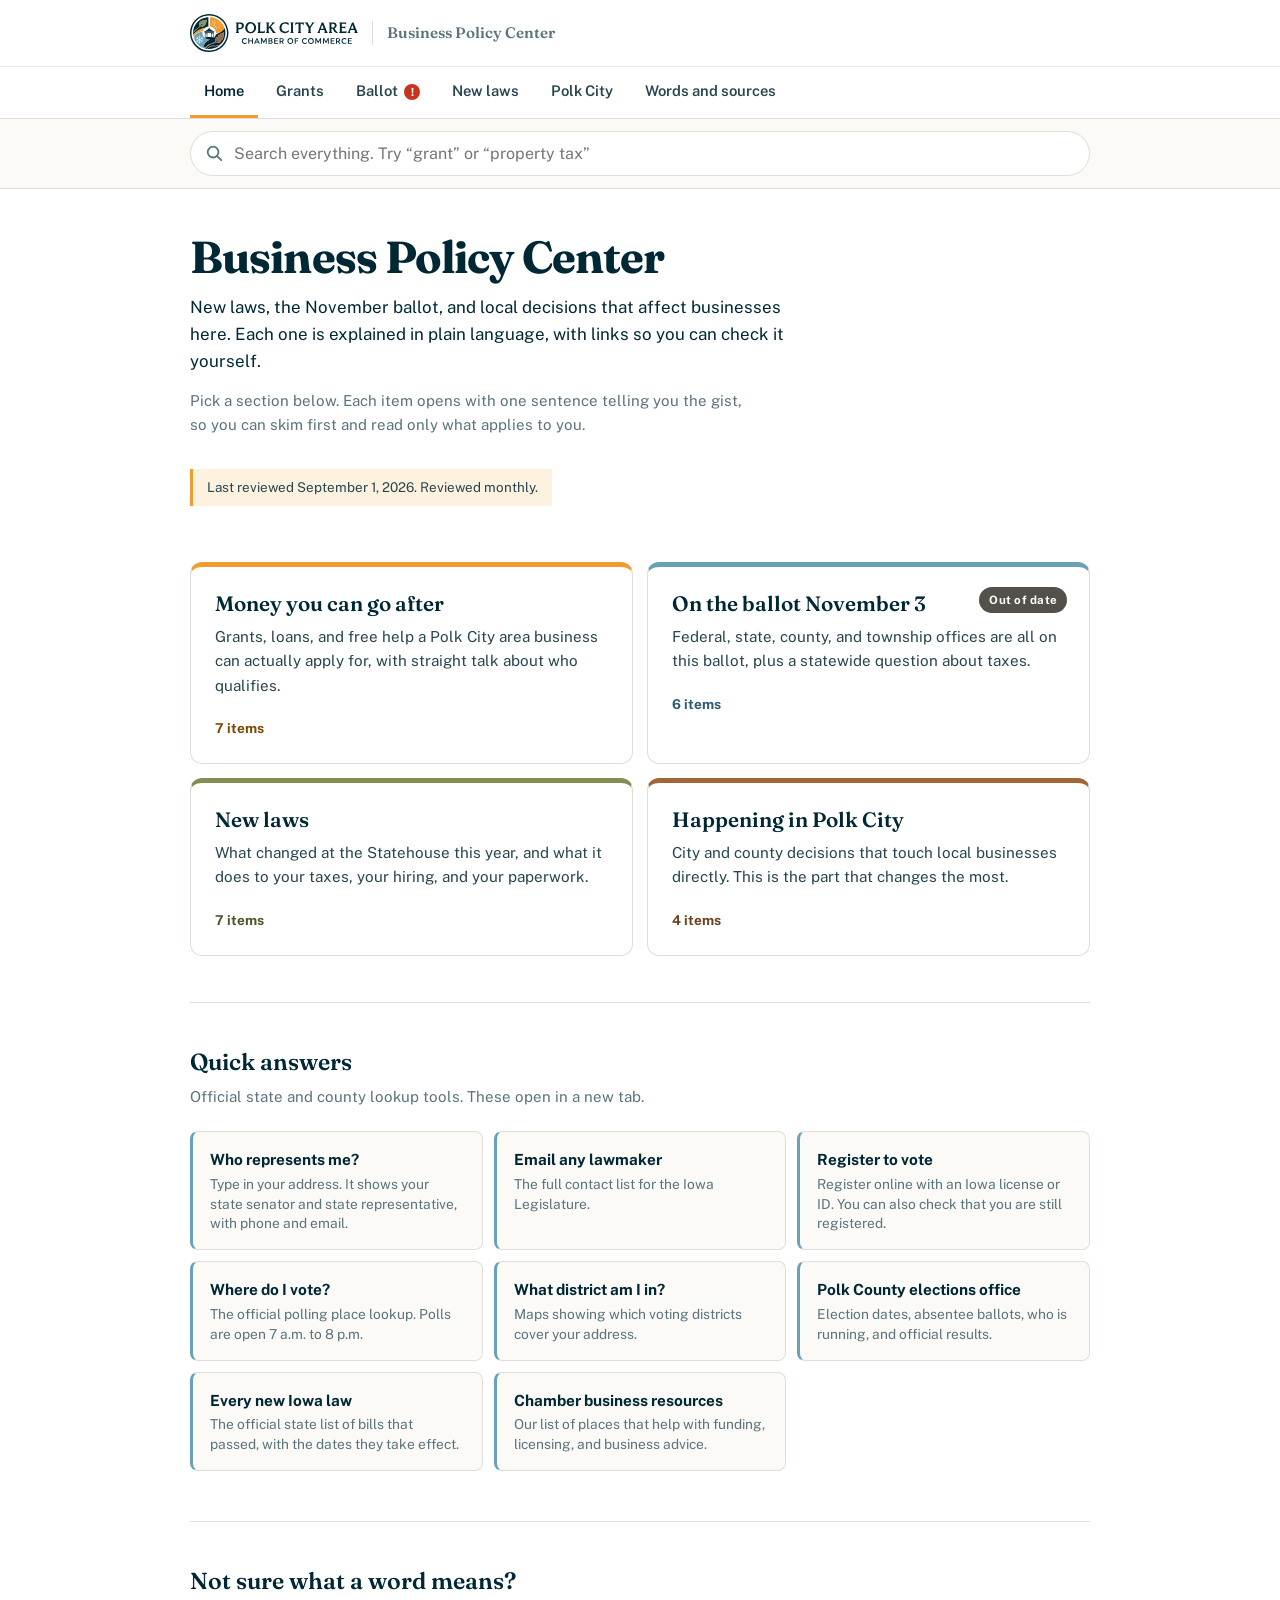
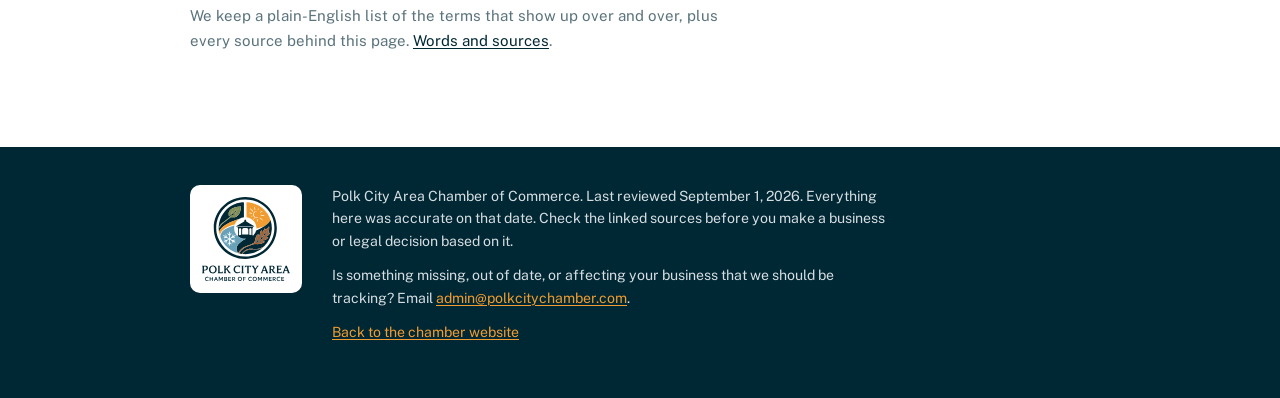
==== commit 24a9928a: "Enhance SEO with Open Graph and Twitter meta tags Added Open Graph and Twitter meta tags for better " ====
--- a/index.html
+++ b/index.html
@@ -11,6 +11,14 @@
 <meta property="og:title" content="Business Policy Center | Polk City Area Chamber of Commerce">
 <meta property="og:description" content="New laws, the November ballot, grants, and local decisions, explained in plain language for Polk City area businesses.">
 <meta property="og:site_name" content="Polk City Area Chamber of Commerce">
+<meta property="og:image" content="https://polkcitychamber.com/assets/social-card.png">
+<meta property="og:image:width" content="1200">
+<meta property="og:image:height" content="630">
+<meta property="og:image:alt" content="Polk City Area Chamber of Commerce Business Policy Center">
+<meta name="twitter:card" content="summary_large_image">
+<meta name="twitter:title" content="Business Policy Center | Polk City Area Chamber of Commerce">
+<meta name="twitter:description" content="New laws, the November ballot, grants, and local decisions, explained in plain language for Polk City area businesses.">
+<meta name="twitter:image" content="https://polkcitychamber.com/assets/social-card.png">
 
 <link rel="icon" href="assets/logo-mark.svg" type="image/svg+xml">
 <link rel="apple-touch-icon" href="assets/logo-mark.svg">
@@ -53,6 +61,14 @@
   </div>
 </div>
 
+<noscript>
+  <div class="wrap" style="padding:36px 20px;max-width:62ch">
+    <h1 style="font-family:Fraunces,Georgia,serif">JavaScript is switched off</h1>
+    <p>This page needs JavaScript to show its sections. Please turn it on, or email
+    <a href="mailto:admin@polkcitychamber.com">admin@polkcitychamber.com</a> and we will send you the information directly.</p>
+  </div>
+</noscript>
+
 <main id="main">
   <div class="wrap" id="view"></div>
 </main>
@@ -70,6 +86,7 @@
 
 <div class="toast" id="toast" role="status" aria-live="polite" hidden></div>
 
+<script defer src="/_vercel/insights/script.js"></script>
 <script src="content.js"></script>
 <script src="app.js"></script>
 </body>
--- a/styles.css
+++ b/styles.css
@@ -1,360 +1,465 @@
 /* ==========================================================================
    Polk City Area Chamber, Business Policy Center
-   Brand accent lives in --brand. Change it once, it changes everywhere.
+
+   Colors are taken directly from the chamber logo:
+     navy    #002734  the roundel outline and wordmark
+     sun     #F19C30  the summer wedge
+     autumn  #A36437  the fall leaf
+     spring  #838E52  the spring leaf
+     winter  #68A1B8  the winter wedge
+
+   Each section of the site gets one season color.
    ========================================================================== */
 
 :root{
-  --brand:#DD8C1A;
-  --brand-deep:#8A5008;
-  --brand-wash:#FDF3E2;
-  --dusk:#1E3446;
-  --dusk-soft:#4E6270;
+  --navy:#002734;
+  --navy-mid:#28454F;
+  --navy-soft:#5A737C;
+
+  --sun:#F19C30;
+  --sun-ink:#7A4A03;
+  --sun-wash:#FDF1DF;
+
+  --autumn:#A36437;
+  --autumn-ink:#6F401E;
+  --autumn-wash:#F7EEE6;
+
+  --spring:#838E52;
+  --spring-ink:#4E5629;
+  --spring-wash:#F1F3E7;
+
+  --winter:#68A1B8;
+  --winter-ink:#2E5B70;
+  --winter-wash:#EAF2F6;
+
+  --alert:#C8341F;
+
   --paper:#FFFFFF;
-  --paper-warm:#FCFAF6;
-  --rule:#E3DDD3;
-  --rule-soft:#F0ECE5;
-  --alert:#A63D1E;
-  --measure:64ch;
-  --radius:10px;
-}
+  --paper-warm:#FBFAF7;
+  --rule:#E1DED7;
+  --rule-soft:#EFEDE8;
+
+  --measure:62ch;
+  --radius:12px;
+}
+
+/* Section theming. Set --tint on any container to recolor its children. */
+.t-sun{ --tint:var(--sun); --tint-ink:var(--sun-ink); --tint-wash:var(--sun-wash); }
+.t-autumn{ --tint:var(--autumn); --tint-ink:var(--autumn-ink); --tint-wash:var(--autumn-wash); }
+.t-spring{ --tint:var(--spring); --tint-ink:var(--spring-ink); --tint-wash:var(--spring-wash); }
+.t-winter{ --tint:var(--winter); --tint-ink:var(--winter-ink); --tint-wash:var(--winter-wash); }
+.t-navy{ --tint:var(--navy); --tint-ink:var(--navy); --tint-wash:#EDF1F2; }
 
 *{ box-sizing:border-box; }
-
-html{ scroll-behavior:smooth; -webkit-text-size-adjust:100%; }
-@media (prefers-reduced-motion:reduce){ html{ scroll-behavior:auto; } }
+html{ -webkit-text-size-adjust:100%; }
 
 body{
   margin:0;
   background:var(--paper);
-  color:var(--dusk);
+  color:var(--navy);
   font-family:"Public Sans",system-ui,-apple-system,"Segoe UI",sans-serif;
   font-size:17px;
   line-height:1.6;
 }
 
-a{ color:var(--brand-deep); text-underline-offset:2px; text-decoration-thickness:1px; }
-a:hover{ color:var(--dusk); }
-:focus-visible{ outline:3px solid var(--brand); outline-offset:2px; border-radius:3px; }
-
-.wrap{ max-width:880px; margin:0 auto; padding:0 20px; }
-
-.skip{
-  position:absolute; left:-9999px;
-  background:var(--dusk); color:#fff;
-  padding:12px 18px; z-index:100;
-}
+a{ color:var(--navy); text-underline-offset:2px; text-decoration-thickness:1px; }
+a:hover{ color:var(--tint-ink,var(--navy)); }
+:focus-visible{ outline:3px solid var(--sun); outline-offset:2px; border-radius:3px; }
+
+.wrap{ max-width:940px; margin:0 auto; padding:0 20px; }
+
+.skip{ position:absolute; left:-9999px; background:var(--navy); color:#fff; padding:12px 18px; z-index:100; }
 .skip:focus{ left:12px; top:12px; }
 
-/* ---------- Header ---------- */
-
-.head{ padding:36px 0 30px; border-bottom:4px solid var(--brand); }
-
-.org{
-  margin:0 0 8px;
-  font-size:0.86rem;
-  font-weight:600;
-  color:var(--dusk-soft);
-}
-
-.head h1{
-  font-family:"Fraunces",Georgia,serif;
-  font-weight:700;
-  font-size:clamp(1.85rem,6vw,2.7rem);
-  line-height:1.08;
-  letter-spacing:-0.02em;
-  margin:0 0 14px;
-  max-width:16ch;
-}
-
-.intro{ max-width:var(--measure); font-size:1.05rem; margin:0 0 14px; }
-
-.howto{
-  max-width:var(--measure);
-  font-size:0.93rem;
-  color:var(--dusk-soft);
-  margin:0 0 20px;
-}
-
-.stamp{
-  display:inline-block;
-  margin:0;
-  font-size:0.85rem;
-  color:var(--dusk-soft);
-  background:var(--brand-wash);
-  border-left:3px solid var(--brand);
-  padding:8px 14px;
-}
-
-/* ---------- Tools band ---------- */
-
-.tools-band{ background:var(--paper-warm); border-bottom:1px solid var(--rule); padding:36px 0 40px; }
-
-.band-title{
+/* ================= Top bar ================= */
+
+.bar{ position:sticky; top:0; z-index:40; background:var(--paper); border-bottom:1px solid var(--rule); }
+
+.bar-inner{ display:flex; align-items:center; justify-content:space-between; gap:16px; padding-top:14px; padding-bottom:14px; }
+
+.brand{ display:flex; align-items:center; gap:14px; text-decoration:none; min-width:0; }
+.brand-full{ height:38px; width:auto; display:block; }
+.brand-mark{ display:none; height:36px; width:auto; }
+
+.brand-sub{
   font-family:"Fraunces",Georgia,serif;
   font-weight:600;
-  font-size:1.4rem;
-  margin:0 0 4px;
-}
-.band-lede{ margin:0 0 22px; font-size:0.93rem; color:var(--dusk-soft); }
-
-.tools{ display:grid; grid-template-columns:1fr; gap:10px; }
+  font-size:0.95rem;
+  color:var(--navy-soft);
+  padding-left:14px;
+  border-left:1px solid var(--rule);
+  white-space:nowrap;
+}
+
+.menu-btn{
+  display:none;
+  font:inherit; font-size:0.88rem; font-weight:600;
+  color:var(--navy); background:var(--paper-warm);
+  border:1px solid var(--rule); border-radius:999px;
+  padding:8px 16px; cursor:pointer;
+}
+
+.sections{ border-top:1px solid var(--rule-soft); }
+.sections ul{ display:flex; flex-wrap:wrap; gap:0 4px; list-style:none; margin:0; padding:0; }
+
+.sections a{
+  display:block;
+  padding:12px 14px;
+  font-size:0.92rem; font-weight:600;
+  color:var(--navy-mid);
+  text-decoration:none;
+  border-bottom:3px solid transparent;
+}
+.sections a:hover{ color:var(--navy); background:var(--paper-warm); }
+.sections a[aria-current="page"]{ color:var(--navy); border-bottom-color:var(--nav-tint,var(--sun)); }
+
+/* ================= Search ================= */
+
+.searchbar{ background:var(--paper-warm); border-bottom:1px solid var(--rule); padding:12px 0; }
+
+.search-field{ position:relative; display:flex; align-items:center; }
+.search-icon{ position:absolute; left:15px; width:18px; height:18px; color:var(--navy-soft); pointer-events:none; }
+
+#search{
+  width:100%; font-family:inherit; font-size:1rem; color:var(--navy);
+  padding:12px 76px 12px 43px;
+  border:1px solid var(--rule); border-radius:999px; background:var(--paper);
+  -webkit-appearance:none;
+}
+#search::-webkit-search-cancel-button{ display:none; }
+#search:focus{ border-color:var(--sun); outline:none; box-shadow:0 0 0 3px var(--sun-wash); }
+
+button.clear{
+  position:absolute; right:7px;
+  font:inherit; font-size:0.82rem; font-weight:600;
+  color:var(--sun-ink); background:transparent; border:0;
+  padding:8px 13px; cursor:pointer;
+}
+
+/* ================= Home ================= */
+
+.hero{ padding:44px 0 8px; }
+
+.hero h1{
+  font-family:"Fraunces",Georgia,serif;
+  font-weight:700; font-size:clamp(1.9rem,5.5vw,2.8rem);
+  line-height:1.06; letter-spacing:-0.02em;
+  margin:0 0 14px; max-width:17ch;
+}
+
+.hero .intro{ max-width:var(--measure); font-size:1.06rem; margin:0 0 14px; }
+.hero .howto{ max-width:var(--measure); font-size:0.94rem; color:var(--navy-soft); margin:0 0 18px; }
+
+.stamp{
+  display:inline-block; font-size:0.84rem; color:var(--navy-mid);
+  background:var(--sun-wash); border-left:3px solid var(--sun);
+  padding:8px 14px;
+}
+
+.cards{ display:grid; grid-template-columns:1fr; gap:14px; padding:34px 0 8px; }
+@media (min-width:680px){ .cards{ grid-template-columns:1fr 1fr; } }
+
+a.card{
+  display:block; position:relative;
+  background:var(--paper);
+  border:1px solid var(--rule);
+  border-top:5px solid var(--tint);
+  border-radius:var(--radius);
+  padding:24px 24px 22px;
+  text-decoration:none; color:var(--navy);
+}
+a.card:hover{ background:var(--tint-wash); border-color:var(--tint); }
+
+a.card h2{
+  font-family:"Fraunces",Georgia,serif;
+  font-weight:600; font-size:1.3rem; line-height:1.25;
+  margin:0 0 8px; padding-right:70px;
+}
+a.card p{ margin:0 0 16px; font-size:0.95rem; color:var(--navy-mid); }
+
+.card-count{ font-size:0.85rem; font-weight:700; color:var(--tint-ink); }
+
+.card-badge{
+  position:absolute; top:20px; right:22px;
+  font-size:0.72rem; font-weight:700; letter-spacing:0.02em;
+  color:#fff; background:var(--alert);
+  padding:4px 10px; border-radius:999px;
+}
+
+/* ================= Tools ================= */
+
+.tools-block{ padding:40px 0 12px; border-top:1px solid var(--rule); margin-top:38px; }
+
+.block-title{
+  font-family:"Fraunces",Georgia,serif;
+  font-weight:600; font-size:1.45rem; margin:0 0 5px;
+}
+.block-lede{ margin:0 0 22px; font-size:0.94rem; color:var(--navy-soft); max-width:var(--measure); }
+
+.tools{ display:grid; grid-template-columns:1fr; gap:11px; }
 @media (min-width:620px){ .tools{ grid-template-columns:1fr 1fr; } }
 @media (min-width:900px){ .tools{ grid-template-columns:1fr 1fr 1fr; } }
 
 a.tool{
-  display:block;
-  background:var(--paper);
-  border:1px solid var(--rule);
-  border-radius:var(--radius);
-  padding:16px 18px;
-  text-decoration:none;
-  color:var(--dusk);
-}
-a.tool:hover{ border-color:var(--brand); background:var(--brand-wash); }
-a.tool b{ display:block; font-weight:700; font-size:0.99rem; margin-bottom:4px; }
-a.tool span{ display:block; font-size:0.87rem; color:var(--dusk-soft); line-height:1.45; }
-
-/* ---------- Sticky controls ---------- */
-
-.controls{
-  position:sticky; top:0; z-index:30;
-  background:rgba(255,255,255,0.97);
-  backdrop-filter:saturate(180%) blur(8px);
-  border-bottom:1px solid var(--rule);
-}
-
-.controls-inner{ padding-top:12px; padding-bottom:12px; }
-
-.search-field{ position:relative; display:flex; align-items:center; }
-
-.search-icon{
-  position:absolute; left:14px;
-  width:19px; height:19px;
-  color:var(--dusk-soft);
-  pointer-events:none;
-}
-
-#search{
-  width:100%;
-  font-family:inherit;
-  font-size:1rem;
-  color:var(--dusk);
-  padding:13px 78px 13px 42px;
-  border:1px solid var(--rule);
-  border-radius:999px;
-  background:var(--paper);
-  -webkit-appearance:none;
-}
-#search::-webkit-search-cancel-button{ display:none; }
-#search:focus{ border-color:var(--brand); outline:none; box-shadow:0 0 0 3px var(--brand-wash); }
-
-button.clear{
-  position:absolute; right:8px;
-  font-family:inherit; font-size:0.83rem; font-weight:600;
-  color:var(--brand-deep);
-  background:transparent; border:0;
-  padding:8px 12px; cursor:pointer;
-}
-button.clear:hover{ color:var(--dusk); }
-
-.chips{ display:flex; flex-wrap:wrap; gap:7px; margin-top:11px; }
-
+  display:block; background:var(--paper-warm);
+  border:1px solid var(--rule); border-left:3px solid var(--winter);
+  border-radius:8px; padding:15px 17px;
+  text-decoration:none; color:var(--navy);
+}
+a.tool:hover{ background:var(--winter-wash); border-color:var(--winter); }
+a.tool b{ display:block; font-weight:700; font-size:0.96rem; margin-bottom:3px; }
+a.tool span{ display:block; font-size:0.86rem; color:var(--navy-soft); line-height:1.45; }
+
+/* ================= Section pages ================= */
+
+.crumb{ padding:26px 0 0; }
+.crumb a{ font-size:0.88rem; font-weight:600; color:var(--navy-soft); text-decoration:none; }
+.crumb a:hover{ color:var(--navy); }
+
+.sec-head{ padding:14px 0 26px; border-bottom:4px solid var(--tint); margin-bottom:26px; }
+.sec-head h1{
+  font-family:"Fraunces",Georgia,serif;
+  font-weight:700; font-size:clamp(1.7rem,5vw,2.3rem);
+  line-height:1.1; letter-spacing:-0.02em; margin:0 0 10px;
+}
+.sec-head p{ margin:0; max-width:var(--measure); color:var(--navy-mid); font-size:0.99rem; }
+
+.chips{ display:flex; flex-wrap:wrap; gap:8px; margin:0 0 22px; }
 button.chip{
-  font-family:inherit; font-size:0.86rem; font-weight:600;
-  color:var(--dusk);
-  background:var(--paper-warm);
-  border:1px solid var(--rule);
-  padding:7px 14px;
-  border-radius:999px;
-  cursor:pointer;
-}
-button.chip:hover{ border-color:var(--brand); background:var(--brand-wash); }
-button.chip[aria-pressed="true"]{ background:var(--brand); border-color:var(--brand); color:#2C1D05; }
-
-.count{ margin:10px 0 0; font-size:0.82rem; color:var(--dusk-soft); }
-
-/* ---------- Sections ---------- */
-
-main{ padding-bottom:20px; }
-
-.sec{ padding-top:46px; }
-.sec[hidden]{ display:none; }
-
-.sec > h2{
-  font-family:"Fraunces",Georgia,serif;
-  font-weight:600;
-  font-size:1.6rem;
-  letter-spacing:-0.01em;
-  margin:0 0 6px;
-  scroll-margin-top:130px;
-}
-
-.sec-lede{ max-width:var(--measure); color:var(--dusk-soft); font-size:0.95rem; margin:0 0 22px; }
-
-/* ---------- Entries ---------- */
+  font:inherit; font-size:0.86rem; font-weight:600;
+  color:var(--navy); background:var(--paper-warm);
+  border:1px solid var(--rule); padding:7px 15px;
+  border-radius:999px; cursor:pointer;
+}
+button.chip:hover{ border-color:var(--tint); background:var(--tint-wash); }
+button.chip[aria-pressed="true"]{ background:var(--navy); border-color:var(--navy); color:#fff; }
+
+.count{ margin:0 0 18px; font-size:0.82rem; color:var(--navy-soft); }
+
+/* ================= Entries ================= */
 
 details.entry{
   background:var(--paper-warm);
   border:1px solid var(--rule);
-  border-left:4px solid var(--brand);
+  border-left:4px solid var(--tint);
   border-radius:var(--radius);
-  margin-bottom:11px;
-  scroll-margin-top:140px;
-}
-details.entry[data-group="ballot"]{ border-left-color:var(--alert); }
-details.entry[data-group="local"]{ border-left-color:var(--dusk); }
-details.entry[hidden]{ display:none; }
-details.entry.hit{ box-shadow:0 0 0 3px var(--brand-wash); }
+  margin-bottom:12px;
+  scroll-margin-top:150px;
+}
+details.entry.hit{ box-shadow:0 0 0 3px var(--tint-wash); }
 
 details.entry > summary{
-  cursor:pointer;
-  padding:17px 20px;
-  list-style:none;
-  display:flex; gap:14px;
-  align-items:flex-start; justify-content:space-between;
+  cursor:pointer; padding:18px 21px; list-style:none;
+  display:flex; gap:14px; align-items:flex-start; justify-content:space-between;
 }
 details.entry > summary::-webkit-details-marker{ display:none; }
-details.entry > summary:hover .title{ color:var(--brand-deep); }
-
-.title{
-  font-family:"Fraunces",Georgia,serif;
-  font-weight:600;
-  font-size:1.1rem;
-  line-height:1.32;
+details.entry > summary:hover .title{ color:var(--tint-ink); }
+
+.title{ font-family:"Fraunces",Georgia,serif; font-weight:600; font-size:1.12rem; line-height:1.3; }
+
+/* ---- status pills on entries ---- */
+
+.pills{ display:block; margin-bottom:8px; }
+
+.pill{
+  display:inline-block;
+  font-family:"Public Sans",sans-serif;
+  font-size:0.7rem; font-weight:700;
+  letter-spacing:0.03em; text-transform:uppercase;
+  padding:3px 9px; border-radius:999px;
+  margin-right:6px; vertical-align:2px;
+}
+.pill-new{ background:var(--spring); color:#fff; }
+.pill-updated{ background:var(--winter); color:#fff; }
+.pill-section{ background:var(--tint-wash); color:var(--tint-ink); }
+.pill-archived{ background:#E7E3DC; color:#54504A; }
+
+details.entry.is-archived{ border-left-color:#B6AFA4; background:#F7F5F2; opacity:.92; }
+details.entry.is-archived .title{ color:var(--navy-soft); }
+
+.archived-note{
+  margin:0 0 14px !important;
+  padding:11px 15px;
+  background:#EFEBE5;
+  border-left:3px solid #B6AFA4;
+  font-size:0.9rem; color:#54504A;
+}
+
+/* ---- expiry warning ---- */
+
+.expired{
+  margin:0 0 22px;
+  padding:16px 20px;
+  background:#FBECE8;
+  border:1px solid var(--alert);
+  border-left-width:4px;
+  border-radius:8px;
+  max-width:var(--measure);
+  font-size:0.95rem;
+}
+.expired strong{ color:var(--alert); }
+
+.card-badge-stale{ background:#54504A; }
+
+.nav-stale{
+  display:inline-block; margin-left:6px;
+  width:16px; height:16px; line-height:16px;
+  font-size:0.7rem; font-weight:700; text-align:center;
+  background:var(--alert); color:#fff; border-radius:50%;
+}
+
+.nav-count{
+  display:inline-block; margin-left:6px;
+  min-width:18px; height:18px; line-height:18px; padding:0 5px;
+  font-size:0.7rem; font-weight:700; text-align:center;
+  background:var(--spring); color:#fff; border-radius:999px;
+}
+
+/* ---- what changed ---- */
+
+.whatsnew{
+  margin-top:34px; padding:24px 26px;
+  background:var(--spring-wash);
+  border:1px solid #D8DEC6;
+  border-radius:var(--radius);
+}
+.whatsnew .block-title{ font-size:1.2rem; margin-bottom:14px; }
+
+.fresh-list{ list-style:none; padding:0; margin:0 0 12px; max-width:var(--measure); }
+.fresh-list li{ padding:8px 0; border-bottom:1px solid #DDE2CE; }
+.fresh-list li:last-child{ border-bottom:0; }
+.fresh-list a{ font-weight:600; color:var(--spring-ink); }
+.fresh-meta{ display:block; font-size:0.82rem; color:var(--navy-soft); }
+
+.card-fresh{
+  display:inline-block; margin-left:9px;
+  font-size:0.72rem; font-weight:700;
+  background:var(--spring); color:#fff;
+  padding:2px 8px; border-radius:999px;
 }
 
 .meta{
-  display:block;
-  font-family:"Public Sans",sans-serif;
-  font-weight:400;
-  font-size:0.83rem;
-  color:var(--dusk-soft);
-  margin-top:4px;
+  display:block; font-family:"Public Sans",sans-serif; font-weight:400;
+  font-size:0.82rem; color:var(--navy-soft); margin-top:4px;
 }
 
 .plain{
-  display:block;
-  font-family:"Public Sans",sans-serif;
-  font-weight:400;
-  font-size:0.95rem;
-  line-height:1.5;
-  color:var(--dusk);
-  margin-top:9px;
-  max-width:56ch;
-}
-
-.chev{
-  flex:none; width:20px; height:20px;
-  margin-top:3px;
-  color:var(--brand-deep);
-  transition:transform .18s ease;
-}
+  display:block; font-family:"Public Sans",sans-serif; font-weight:400;
+  font-size:0.95rem; line-height:1.5; color:var(--navy-mid);
+  margin-top:9px; max-width:56ch;
+}
+
+.chev{ flex:none; width:20px; height:20px; margin-top:3px; color:var(--tint-ink); transition:transform .18s ease; }
 details.entry[open] .chev{ transform:rotate(180deg); }
 @media (prefers-reduced-motion:reduce){ .chev{ transition:none; } }
 
-.body{ padding:0 20px 20px; }
+.body{ padding:0 21px 21px; }
 .body > *:first-child{ margin-top:0; }
 .body p{ max-width:var(--measure); margin:0 0 13px; }
 .body ul{ max-width:var(--measure); margin:0 0 15px; padding-left:1.15em; }
 .body li{ margin-bottom:7px; }
 
 .matters{
-  margin:16px 0 0;
-  padding:16px 19px;
-  background:var(--brand-wash);
-  border-left:3px solid var(--brand);
-  border-radius:0 var(--radius) var(--radius) 0;
-}
-.matters h4{
-  font-family:"Fraunces",Georgia,serif;
-  font-size:0.99rem; font-weight:600;
-  margin:0 0 8px;
-}
+  margin:18px 0 0; padding:17px 20px;
+  background:var(--tint-wash); border-left:3px solid var(--tint);
+  border-radius:0 8px 8px 0;
+}
+.matters h4{ font-family:"Fraunces",Georgia,serif; font-size:1rem; font-weight:600; margin:0 0 9px; }
 .matters p{ margin:0 0 11px; }
 .matters p:last-child{ margin-bottom:0; }
 
 .sources{ margin:17px 0 0; padding-top:14px; border-top:1px solid var(--rule-soft); }
-.sources h4{ font-size:0.82rem; font-weight:700; color:var(--dusk-soft); margin:0 0 8px; }
+.sources h4{ font-size:0.81rem; font-weight:700; color:var(--navy-soft); margin:0 0 8px; }
 .sources ul{ list-style:none; padding:0; margin:0; max-width:var(--measure); }
 .sources li{ margin-bottom:7px; font-size:0.92rem; }
-.pub{ color:var(--dusk-soft); font-size:0.84rem; }
+.sources a{ color:var(--tint-ink); font-weight:500; }
+.pub{ color:var(--navy-soft); font-size:0.84rem; }
 
 .entry-actions{ margin-top:15px; }
-
 button.share{
-  font-family:inherit; font-size:0.82rem; font-weight:600;
-  color:var(--brand-deep);
-  background:var(--paper);
-  border:1px solid var(--rule);
-  border-radius:999px;
-  padding:7px 15px;
-  cursor:pointer;
-}
-button.share:hover{ border-color:var(--brand); background:var(--brand-wash); }
-
-/* ---------- Watchlist, note, footer ---------- */
-
-.glossary{ margin:0; padding:0; max-width:var(--measure); }
+  font:inherit; font-size:0.81rem; font-weight:600;
+  color:var(--tint-ink); background:var(--paper);
+  border:1px solid var(--rule); border-radius:999px;
+  padding:7px 15px; cursor:pointer;
+}
+button.share:hover{ border-color:var(--tint); background:var(--tint-wash); }
+
+.from-section{
+  display:inline-block; font-size:0.74rem; font-weight:700;
+  color:var(--tint-ink); background:var(--tint-wash);
+  padding:3px 9px; border-radius:999px; margin-bottom:9px;
+}
+
+/* ================= Terms and sources ================= */
+
+.glossary{ margin:0 0 34px; padding:0; max-width:var(--measure); }
 .glossary .term{ padding:14px 0; border-bottom:1px solid var(--rule-soft); }
-.glossary dt{
-  font-family:"Fraunces",Georgia,serif;
-  font-weight:600;
-  font-size:1.03rem;
-  margin:0 0 4px;
-}
-.glossary dd{ margin:0; font-size:0.94rem; color:var(--dusk-soft); }
-
-.watchlist{ list-style:none; padding:0; margin:0; max-width:var(--measure); }
-.watchlist li{ padding:12px 0; border-bottom:1px solid var(--rule-soft); }
-.watchlist a{ font-weight:600; }
-.watchlist span{ display:block; font-size:0.88rem; color:var(--dusk-soft); margin-top:2px; }
+.glossary dt{ font-family:"Fraunces",Georgia,serif; font-weight:600; font-size:1.03rem; margin:0 0 4px; }
+.glossary dd{ margin:0; font-size:0.94rem; color:var(--navy-mid); }
+
+.watchlist{ list-style:none; padding:0; margin:0 0 30px; max-width:var(--measure); }
+.watchlist li{ padding:13px 0; border-bottom:1px solid var(--rule-soft); }
+.watchlist a{ font-weight:600; color:var(--winter-ink); }
+.watchlist span{ display:block; font-size:0.88rem; color:var(--navy-soft); margin-top:2px; }
 
 .note{
-  margin:34px 0 0;
-  padding:20px 23px;
+  margin:0 0 20px; padding:21px 24px;
   background:var(--paper-warm);
-  border:1px dashed var(--alert);
-  border-radius:var(--radius);
-  max-width:var(--measure);
-}
-.note h3{
-  font-family:"Fraunces",Georgia,serif;
-  font-size:1.06rem; font-weight:600;
-  color:var(--alert);
-  margin:0 0 9px;
-}
+  border:1px solid var(--rule); border-left:4px solid var(--alert);
+  border-radius:var(--radius); max-width:var(--measure);
+}
+.note h3{ font-family:"Fraunces",Georgia,serif; font-size:1.08rem; font-weight:600; margin:0 0 9px; color:var(--alert); }
 .note p{ margin:0 0 11px; font-size:0.94rem; }
 .note p:last-child{ margin-bottom:0; }
 
-.no-results{ padding:34px 0; color:var(--dusk-soft); max-width:var(--measure); }
-.no-results[hidden]{ display:none; }
-
-button.linkish{
-  font:inherit; color:var(--brand-deep);
-  background:none; border:0; padding:0;
-  text-decoration:underline; cursor:pointer;
-}
-
-.foot{ margin-top:56px; padding:28px 0 60px; border-top:4px solid var(--brand); }
-.foot p{ max-width:var(--measure); font-size:0.89rem; color:var(--dusk-soft); margin:0 0 12px; }
+.subhead{
+  font-family:"Fraunces",Georgia,serif; font-weight:600;
+  font-size:1.3rem; margin:34px 0 6px;
+}
+
+.empty{ padding:34px 0; color:var(--navy-soft); max-width:var(--measure); }
+button.linkish{ font:inherit; color:var(--sun-ink); background:none; border:0; padding:0; text-decoration:underline; cursor:pointer; }
+
+/* ================= Footer ================= */
+
+.foot{ margin-top:60px; background:var(--navy); color:#D6DEE1; padding:38px 0 54px; }
+.foot .wrap{ display:flex; gap:30px; align-items:flex-start; flex-wrap:wrap; }
+.foot-logo{ width:112px; height:auto; flex:none; background:#fff; border-radius:10px; padding:12px; }
+.foot-text{ flex:1 1 380px; }
+.foot p{ max-width:var(--measure); font-size:0.88rem; margin:0 0 12px; }
 .foot p:last-child{ margin-bottom:0; }
-
-/* ---------- Toast ---------- */
+.foot a{ color:var(--sun); }
+.foot a:hover{ color:#fff; }
+
+/* ================= Toast ================= */
 
 .toast{
-  position:fixed; left:50%; bottom:26px;
-  transform:translateX(-50%);
-  background:var(--dusk); color:#fff;
-  font-size:0.9rem; font-weight:600;
-  padding:11px 20px;
-  border-radius:999px;
-  z-index:80;
-  box-shadow:0 6px 20px rgba(30,52,70,.25);
+  position:fixed; left:50%; bottom:26px; transform:translateX(-50%);
+  background:var(--navy); color:#fff; font-size:0.9rem; font-weight:600;
+  padding:11px 20px; border-radius:999px; z-index:80;
+  box-shadow:0 6px 20px rgba(0,39,52,.3);
 }
 .toast[hidden]{ display:none; }
 
+/* ================= Small screens ================= */
+
+@media (max-width:760px){
+  body{ font-size:16px; }
+  .brand-full{ display:none; }
+  .brand-mark{ display:block; }
+  .brand-sub{ font-size:0.9rem; }
+  .menu-btn{ display:block; }
+  .sections{ display:none; }
+  .sections.open{ display:block; }
+  .sections ul{ flex-direction:column; gap:0; padding-bottom:8px; }
+  .sections a{ padding:13px 4px; border-bottom:1px solid var(--rule-soft); }
+  .sections a[aria-current="page"]{ border-bottom-color:var(--rule-soft); color:var(--navy); background:var(--paper-warm); }
+  details.entry > summary{ padding:16px 16px; }
+  .body{ padding:0 16px 18px; }
+  .foot-logo{ width:88px; }
+}
+
 @media print{
-  .controls, .tools-band, .skip, .entry-actions, .toast{ display:none !important; }
+  .bar, .searchbar, .entry-actions, .toast, .crumb{ display:none !important; }
   details.entry{ break-inside:avoid; }
-  details.entry .body{ display:block !important; }
-}
+}
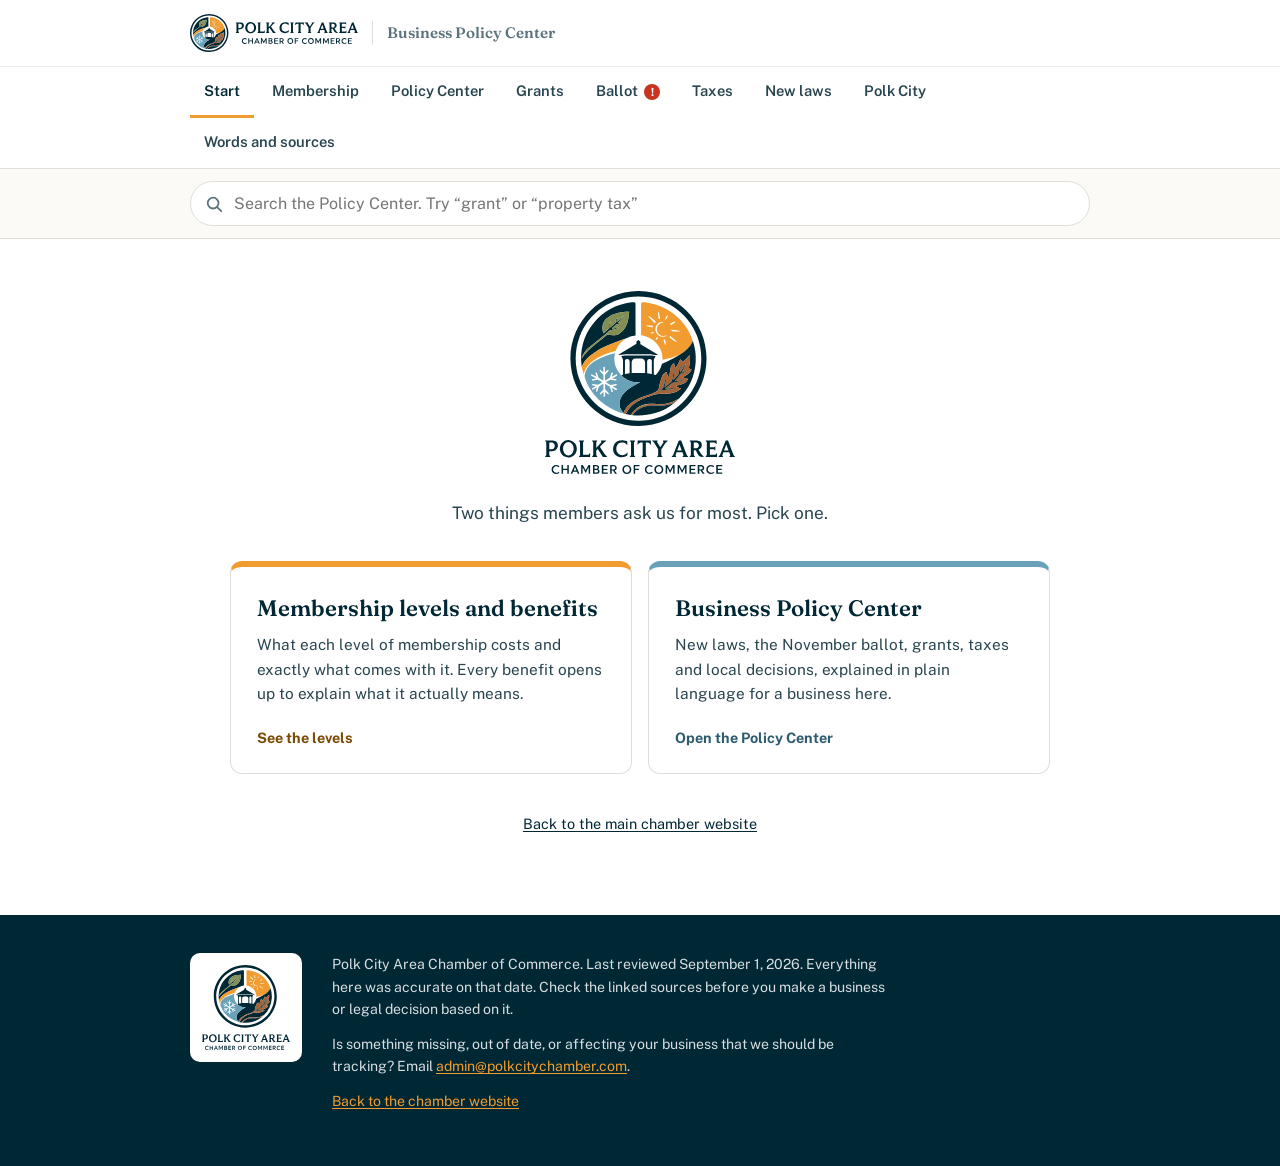
==== commit b5cf6757: "Update search input placeholder text" ====
--- a/index.html
+++ b/index.html
@@ -55,7 +55,7 @@
         <circle cx="9" cy="9" r="6" fill="none" stroke="currentColor" stroke-width="2"/>
         <line x1="13.5" y1="13.5" x2="18" y2="18" stroke="currentColor" stroke-width="2" stroke-linecap="round"/>
       </svg>
-      <input type="search" id="search" placeholder="Search everything. Try &ldquo;grant&rdquo; or &ldquo;property tax&rdquo;" aria-label="Search all entries">
+      <input type="search" id="search" placeholder="Search the Policy Center. Try &ldquo;grant&rdquo; or &ldquo;property tax&rdquo;" aria-label="Search all entries">
       <button type="button" id="clear-search" class="clear" hidden>Clear</button>
     </div>
   </div>
@@ -87,6 +87,7 @@
 <div class="toast" id="toast" role="status" aria-live="polite" hidden></div>
 
 <script defer src="/_vercel/insights/script.js"></script>
+<script src="membership.js"></script>
 <script src="content.js"></script>
 <script src="app.js"></script>
 </body>
--- a/styles.css
+++ b/styles.css
@@ -367,6 +367,19 @@
 .matters h4{ font-family:"Fraunces",Georgia,serif; font-size:1rem; font-weight:600; margin:0 0 9px; }
 .matters p{ margin:0 0 11px; }
 .matters p:last-child{ margin-bottom:0; }
+
+.referrals{
+  margin:18px 0 0; padding:17px 20px;
+  background:var(--paper); border:1px solid var(--rule);
+  border-left:3px solid var(--tint); border-radius:0 8px 8px 0;
+  max-width:var(--measure);
+}
+.referrals h4{ font-family:"Fraunces",Georgia,serif; font-size:1rem; font-weight:600; margin:0 0 10px; }
+.referrals ul{ list-style:none; padding:0; margin:0 0 12px; }
+.referrals li{ margin-bottom:6px; font-size:0.96rem; }
+.referrals a{ font-weight:600; color:var(--tint-ink); }
+.ref-phone{ color:var(--navy-soft); font-size:0.88rem; margin-left:6px; }
+.ref-note{ margin:0 !important; font-size:0.83rem; color:var(--navy-soft); line-height:1.45; }
 
 .sources{ margin:17px 0 0; padding-top:14px; border-top:1px solid var(--rule-soft); }
 .sources h4{ font-size:0.81rem; font-weight:700; color:var(--navy-soft); margin:0 0 8px; }
@@ -463,3 +476,133 @@
   .bar, .searchbar, .entry-actions, .toast, .crumb{ display:none !important; }
   details.entry{ break-inside:avoid; }
 }
+
+/* ================= Landing page, two doors ================= */
+
+.landing{ padding:52px 0 20px; text-align:center; }
+
+.landing-logo{ width:190px; height:auto; margin:0 auto 26px; display:block; }
+
+.landing-lede{
+  max-width:44ch; margin:0 auto 34px;
+  font-size:1.08rem; color:var(--navy-mid);
+}
+
+.doors{
+  display:grid; grid-template-columns:1fr; gap:16px;
+  max-width:820px; margin:0 auto; text-align:left;
+}
+@media (min-width:720px){ .doors{ grid-template-columns:1fr 1fr; } }
+
+a.door{
+  display:flex; flex-direction:column;
+  background:var(--paper);
+  border:1px solid var(--rule);
+  border-top:6px solid var(--tint);
+  border-radius:var(--radius);
+  padding:28px 26px 24px;
+  text-decoration:none; color:var(--navy);
+}
+a.door:hover{ background:var(--tint-wash); border-color:var(--tint); }
+
+a.door h2{
+  font-family:"Fraunces",Georgia,serif;
+  font-weight:600; font-size:1.4rem; line-height:1.2;
+  margin:0 0 10px;
+}
+a.door p{ margin:0 0 20px; font-size:0.96rem; color:var(--navy-mid); flex:1; }
+
+.door-go{ font-size:0.9rem; font-weight:700; color:var(--tint-ink); }
+
+.landing-foot{
+  margin:38px 0 0; font-size:0.9rem; color:var(--navy-soft);
+  max-width:var(--measure);
+}
+.landing .landing-foot{ margin-left:auto; margin-right:auto; text-align:center; }
+
+/* ================= Membership ================= */
+
+.tier-jump{ margin:0 0 30px; }
+.tier-jump ul{
+  display:flex; flex-wrap:wrap; gap:8px;
+  list-style:none; padding:0; margin:0;
+}
+.tier-jump a{
+  display:block; padding:7px 15px;
+  font-size:0.86rem; font-weight:600;
+  color:var(--navy); background:var(--paper-warm);
+  border:1px solid var(--rule); border-radius:999px;
+  text-decoration:none;
+}
+.tier-jump a:hover{ border-color:var(--sun); background:var(--sun-wash); }
+
+.tier{
+  margin-bottom:22px;
+  border:1px solid var(--rule);
+  border-left:5px solid var(--tint);
+  border-radius:var(--radius);
+  background:var(--paper);
+  overflow:hidden;
+  scroll-margin-top:150px;
+}
+
+.tier-head{ padding:24px 26px 20px; background:var(--tint-wash); }
+
+.tier-head h2{
+  font-family:"Fraunces",Georgia,serif;
+  font-weight:700; font-size:1.5rem; line-height:1.15;
+  margin:0 0 4px;
+}
+
+.tier-price{
+  margin:0 0 4px;
+  font-family:"Fraunces",Georgia,serif;
+  font-size:1.5rem; font-weight:600; color:var(--tint-ink);
+}
+.tier-pricenote{ margin:0 0 12px; font-size:0.87rem; color:var(--navy-soft); }
+.tier-for{ margin:0; font-size:0.96rem; color:var(--navy-mid); max-width:var(--measure); }
+
+.tier-limited{
+  display:inline-block; margin-bottom:10px;
+  font-size:0.72rem; font-weight:700;
+  letter-spacing:0.03em; text-transform:uppercase;
+  background:var(--navy); color:#fff;
+  padding:4px 11px; border-radius:999px;
+}
+
+.tier-inherits{
+  margin:16px 0 0; padding-top:14px;
+  border-top:1px solid var(--rule);
+  font-size:0.92rem; font-weight:600; color:var(--navy-mid);
+}
+
+.benefits{ padding:8px 26px 18px; }
+
+details.benefit{ border-bottom:1px solid var(--rule-soft); }
+details.benefit:last-child{ border-bottom:0; }
+
+details.benefit > summary{
+  cursor:pointer; list-style:none;
+  display:flex; align-items:center; justify-content:space-between;
+  gap:14px; padding:13px 0;
+}
+details.benefit > summary::-webkit-details-marker{ display:none; }
+details.benefit > summary:hover .benefit-name{ color:var(--tint-ink); }
+details.benefit > summary:focus-visible{ outline:2px solid var(--tint); outline-offset:-2px; }
+
+.benefit-name{ font-size:0.99rem; font-weight:600; }
+
+details.benefit .chev{ width:18px; height:18px; flex:none; color:var(--tint-ink); }
+
+.benefit-detail{ padding:0 0 15px; }
+.benefit-detail p{
+  margin:0; max-width:var(--measure);
+  font-size:0.94rem; color:var(--navy-mid); line-height:1.6;
+}
+
+@media (max-width:600px){
+  .landing{ padding-top:36px; }
+  .landing-logo{ width:150px; }
+  .tier-head{ padding:20px 18px 16px; }
+  .benefits{ padding:6px 18px 14px; }
+}
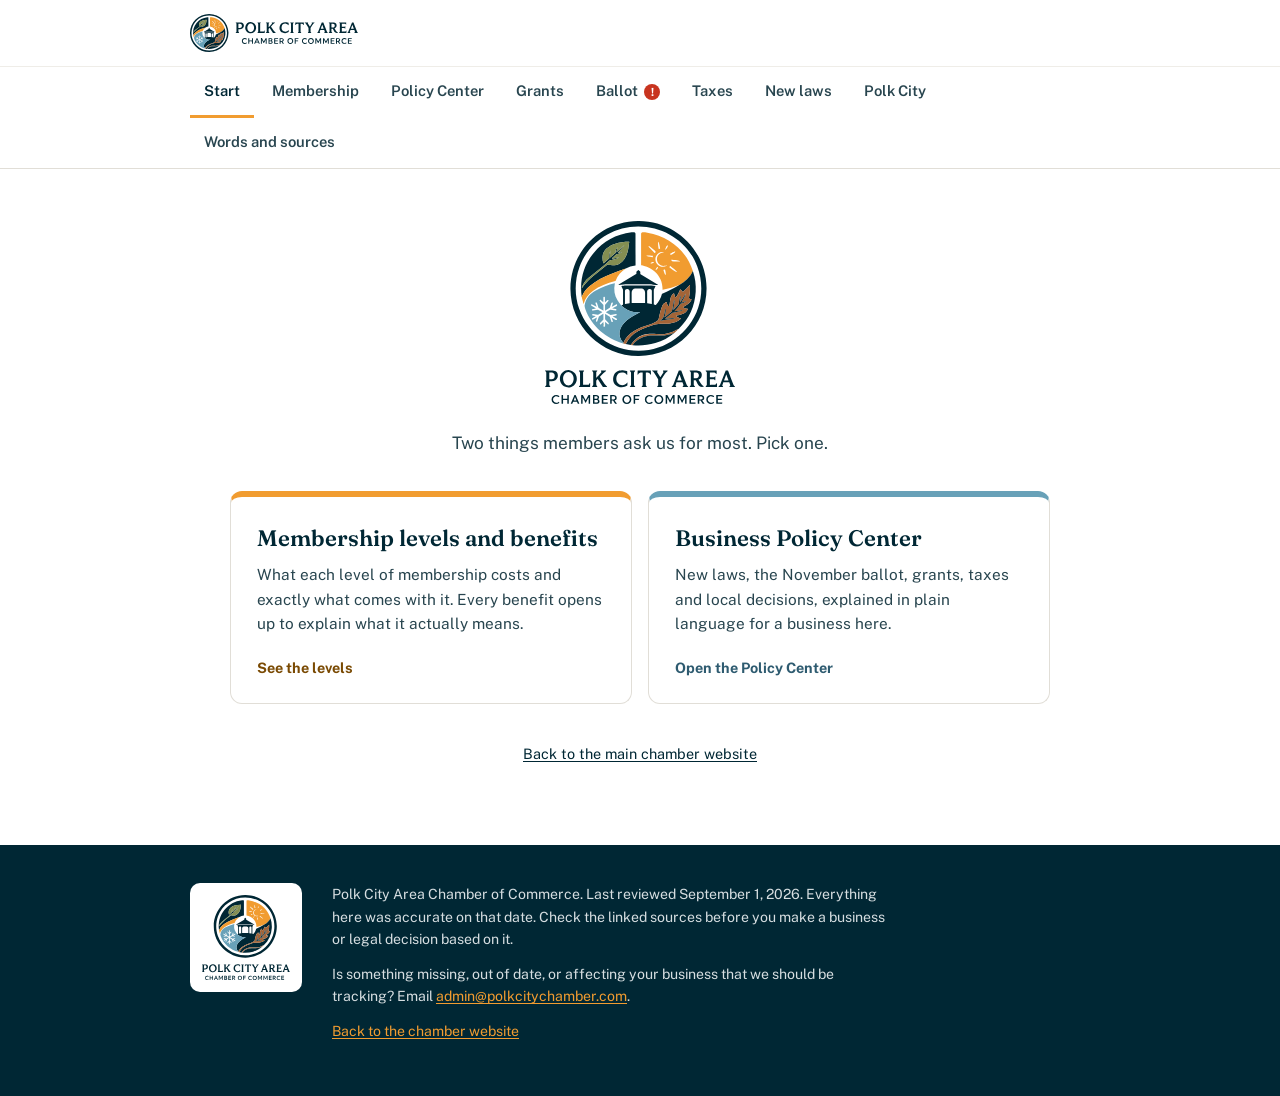
==== commit 79619b62: "Update HTML metadata for Polk City Chamber" ====
--- a/index.html
+++ b/index.html
@@ -3,21 +3,21 @@
 <head>
 <meta charset="utf-8">
 <meta name="viewport" content="width=device-width, initial-scale=1">
-<title>Business Policy Center | Polk City Area Chamber of Commerce</title>
-<meta name="description" content="New laws, the November ballot, grants, and local decisions, explained in plain language for Polk City area businesses.">
+<title>Polk City Area Chamber of Commerce</title>
+<meta name="description" content="Membership levels and benefits, and the Business Policy Center, from the Polk City Area Chamber of Commerce.">
 <meta name="theme-color" content="#002734">
 
 <meta property="og:type" content="website">
-<meta property="og:title" content="Business Policy Center | Polk City Area Chamber of Commerce">
-<meta property="og:description" content="New laws, the November ballot, grants, and local decisions, explained in plain language for Polk City area businesses.">
+<meta property="og:title" content="Polk City Area Chamber of Commerce">
+<meta property="og:description" content="Membership levels and benefits, and the Business Policy Center.">
 <meta property="og:site_name" content="Polk City Area Chamber of Commerce">
 <meta property="og:image" content="https://polkcitychamber.com/assets/social-card.png">
 <meta property="og:image:width" content="1200">
 <meta property="og:image:height" content="630">
-<meta property="og:image:alt" content="Polk City Area Chamber of Commerce Business Policy Center">
+<meta property="og:image:alt" content="Polk City Area Chamber of Commerce">
 <meta name="twitter:card" content="summary_large_image">
-<meta name="twitter:title" content="Business Policy Center | Polk City Area Chamber of Commerce">
-<meta name="twitter:description" content="New laws, the November ballot, grants, and local decisions, explained in plain language for Polk City area businesses.">
+<meta name="twitter:title" content="Polk City Area Chamber of Commerce">
+<meta name="twitter:description" content="Membership levels and benefits, and the Business Policy Center.">
 <meta name="twitter:image" content="https://polkcitychamber.com/assets/social-card.png">
 
 <link rel="icon" href="assets/logo-mark.svg" type="image/svg+xml">
@@ -37,7 +37,7 @@
     <a class="brand" href="#/" aria-label="Business Policy Center, home">
       <img src="assets/logo-horizontal.svg" alt="Polk City Area Chamber of Commerce" class="brand-full">
       <img src="assets/logo-mark.svg" alt="Polk City Area Chamber of Commerce" class="brand-mark">
-      <span class="brand-sub">Business Policy Center</span>
+      <span class="brand-sub" id="brand-sub"></span>
     </a>
     <button class="menu-btn" id="menu-btn" type="button" aria-expanded="false" aria-controls="sections">Menu</button>
   </div>
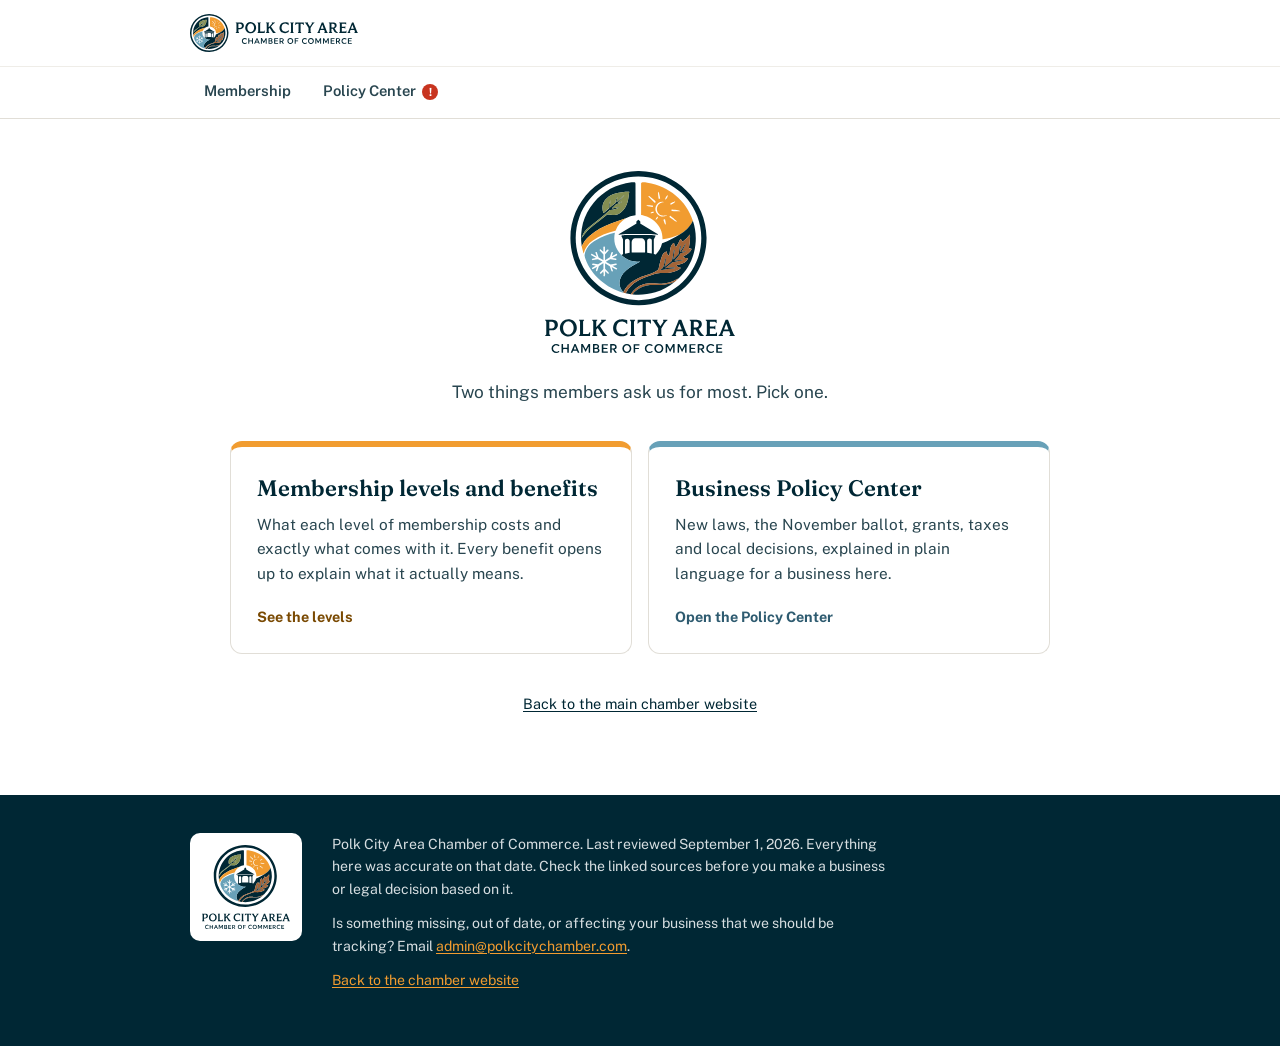
==== commit 6a8f8ef2: "Remove menu button from index.html Removed the menu button from the header section." ====
--- a/index.html
+++ b/index.html
@@ -39,7 +39,6 @@
       <img src="assets/logo-mark.svg" alt="Polk City Area Chamber of Commerce" class="brand-mark">
       <span class="brand-sub" id="brand-sub"></span>
     </a>
-    <button class="menu-btn" id="menu-btn" type="button" aria-expanded="false" aria-controls="sections">Menu</button>
   </div>
   <nav class="sections" id="sections" aria-label="Sections">
     <div class="wrap">
--- a/styles.css
+++ b/styles.css
@@ -81,6 +81,7 @@
 .brand-full{ height:38px; width:auto; display:block; }
 .brand-mark{ display:none; height:36px; width:auto; }
 
+.brand-sub[hidden]{ display:none; }
 .brand-sub{
   font-family:"Fraunces",Georgia,serif;
   font-weight:600;
@@ -115,6 +116,7 @@
 
 /* ================= Search ================= */
 
+.searchbar[hidden]{ display:none; }
 .searchbar{ background:var(--paper-warm); border-bottom:1px solid var(--rule); padding:12px 0; }
 
 .search-field{ position:relative; display:flex; align-items:center; }
@@ -460,7 +462,8 @@
   body{ font-size:16px; }
   .brand-full{ display:none; }
   .brand-mark{ display:block; }
-  .brand-sub{ font-size:0.9rem; }
+  .brand-sub[hidden]{ display:none; }
+.brand-sub{ font-size:0.9rem; }
   .menu-btn{ display:block; }
   .sections{ display:none; }
   .sections.open{ display:block; }
